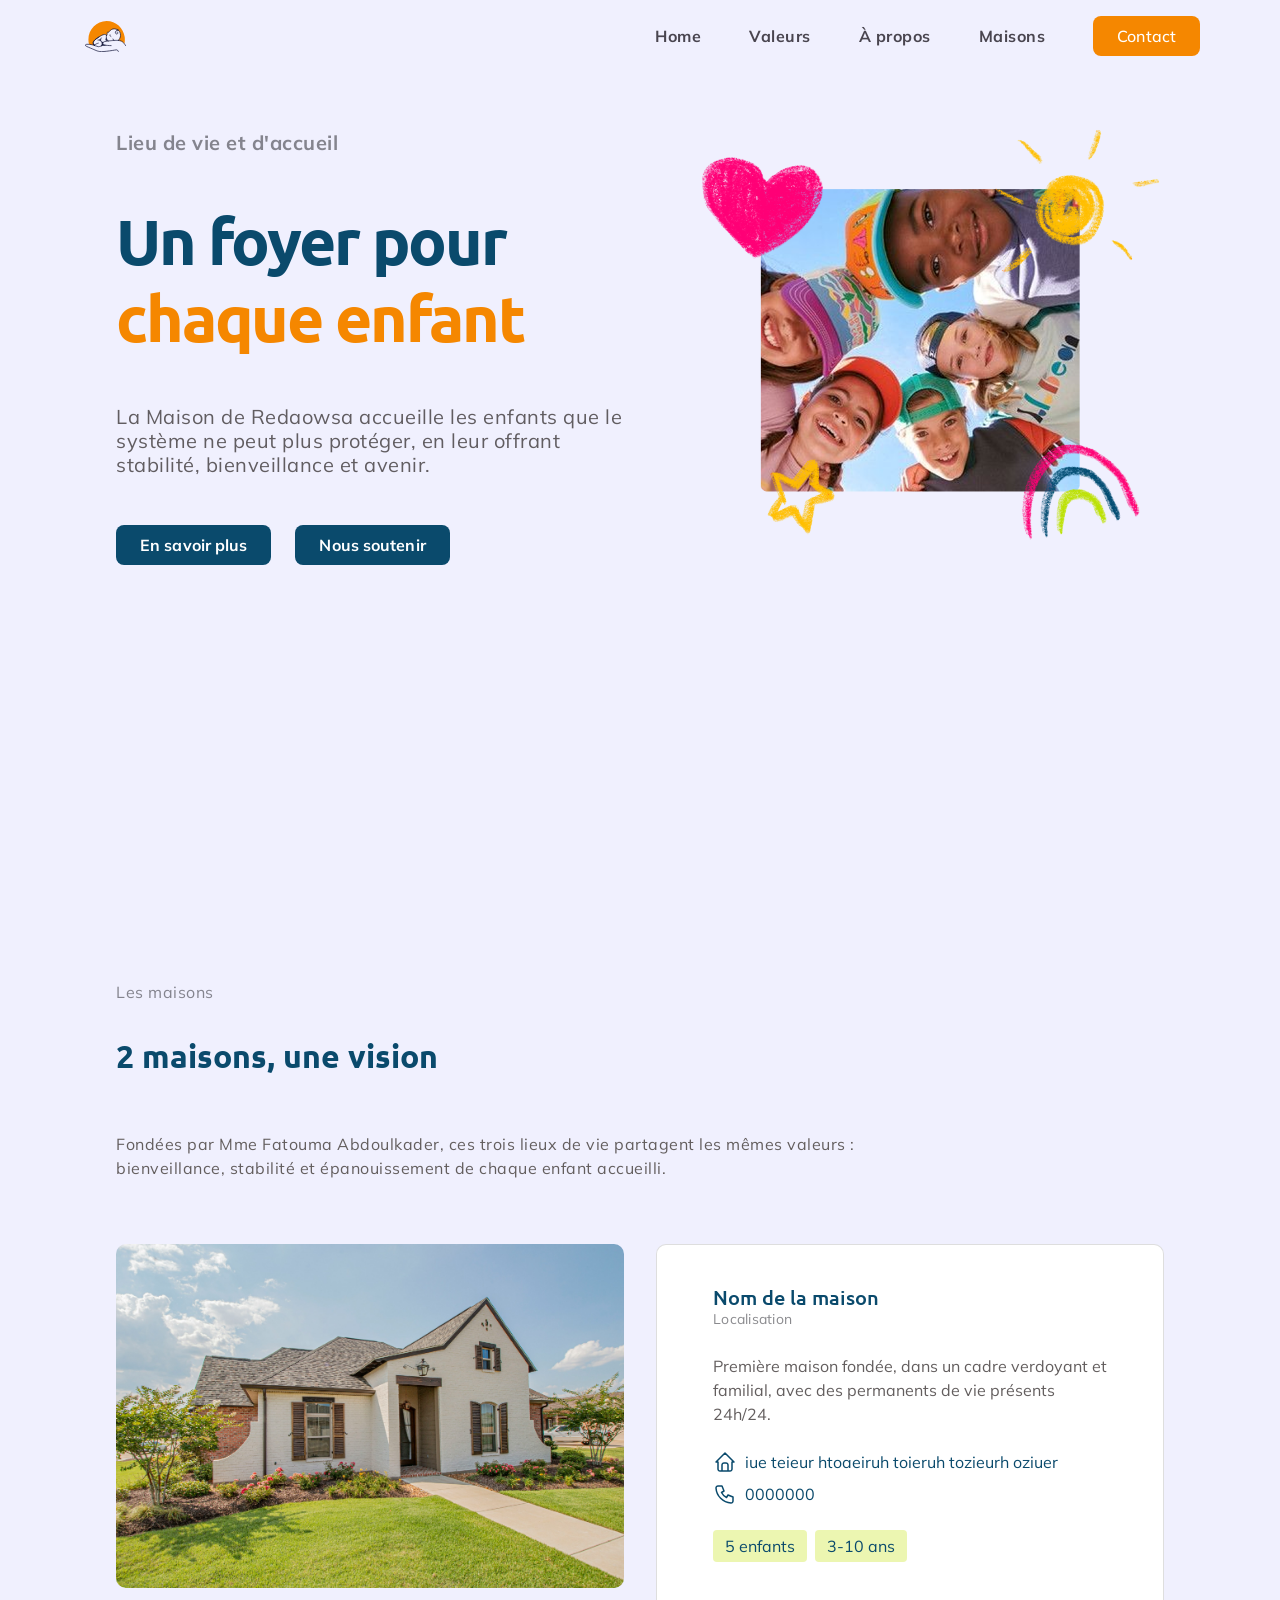
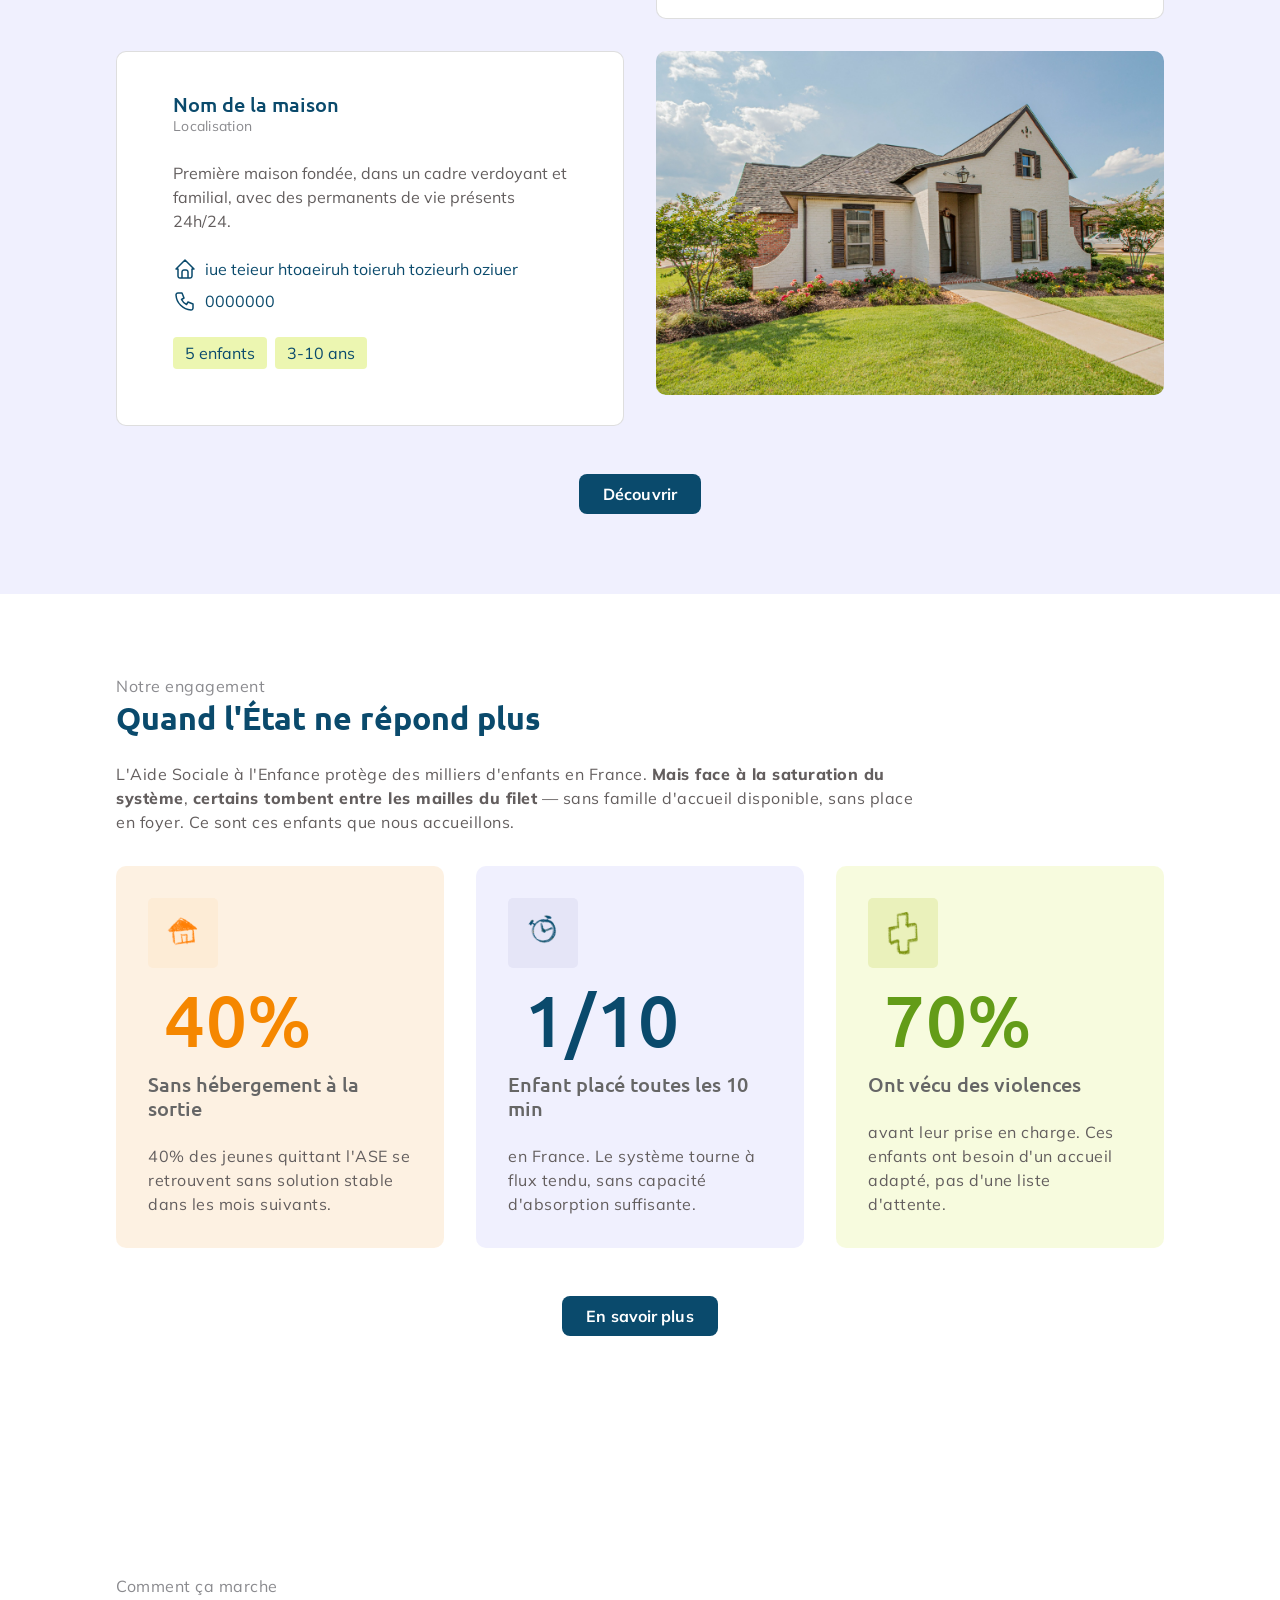
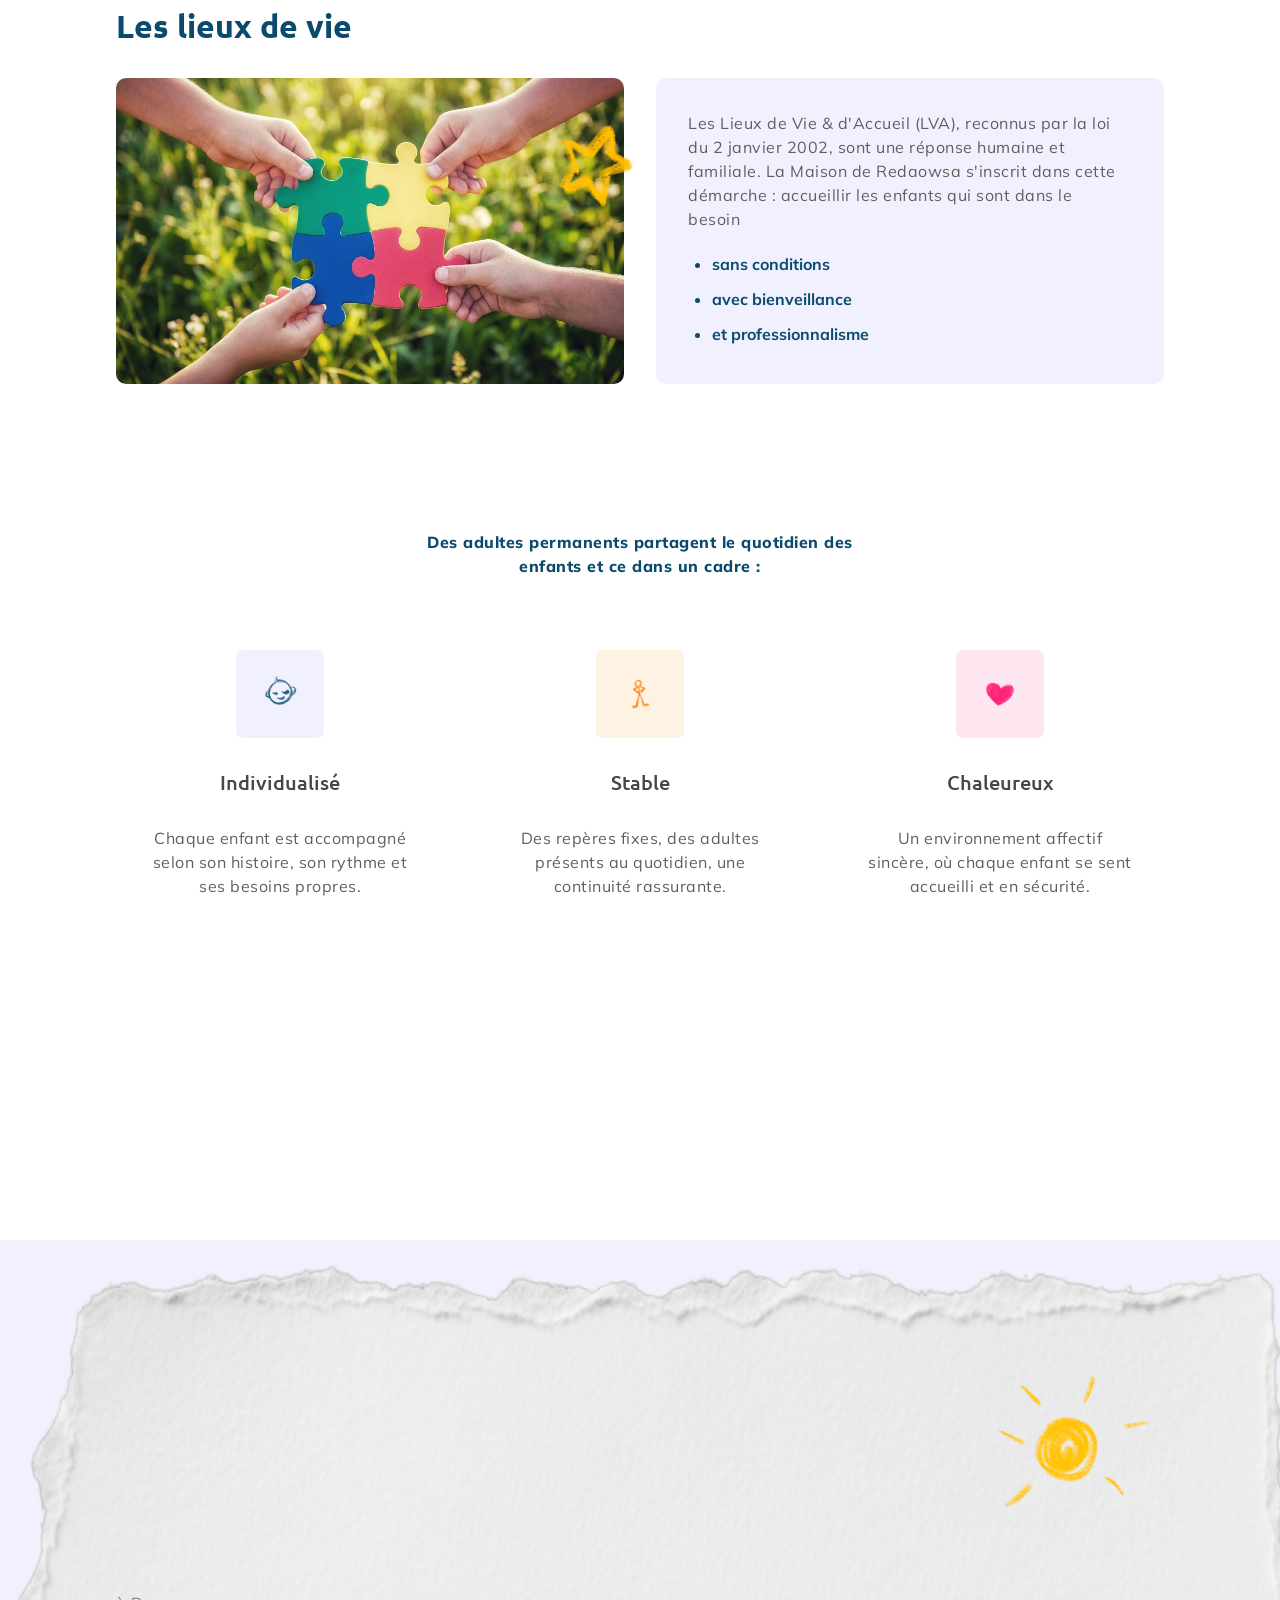
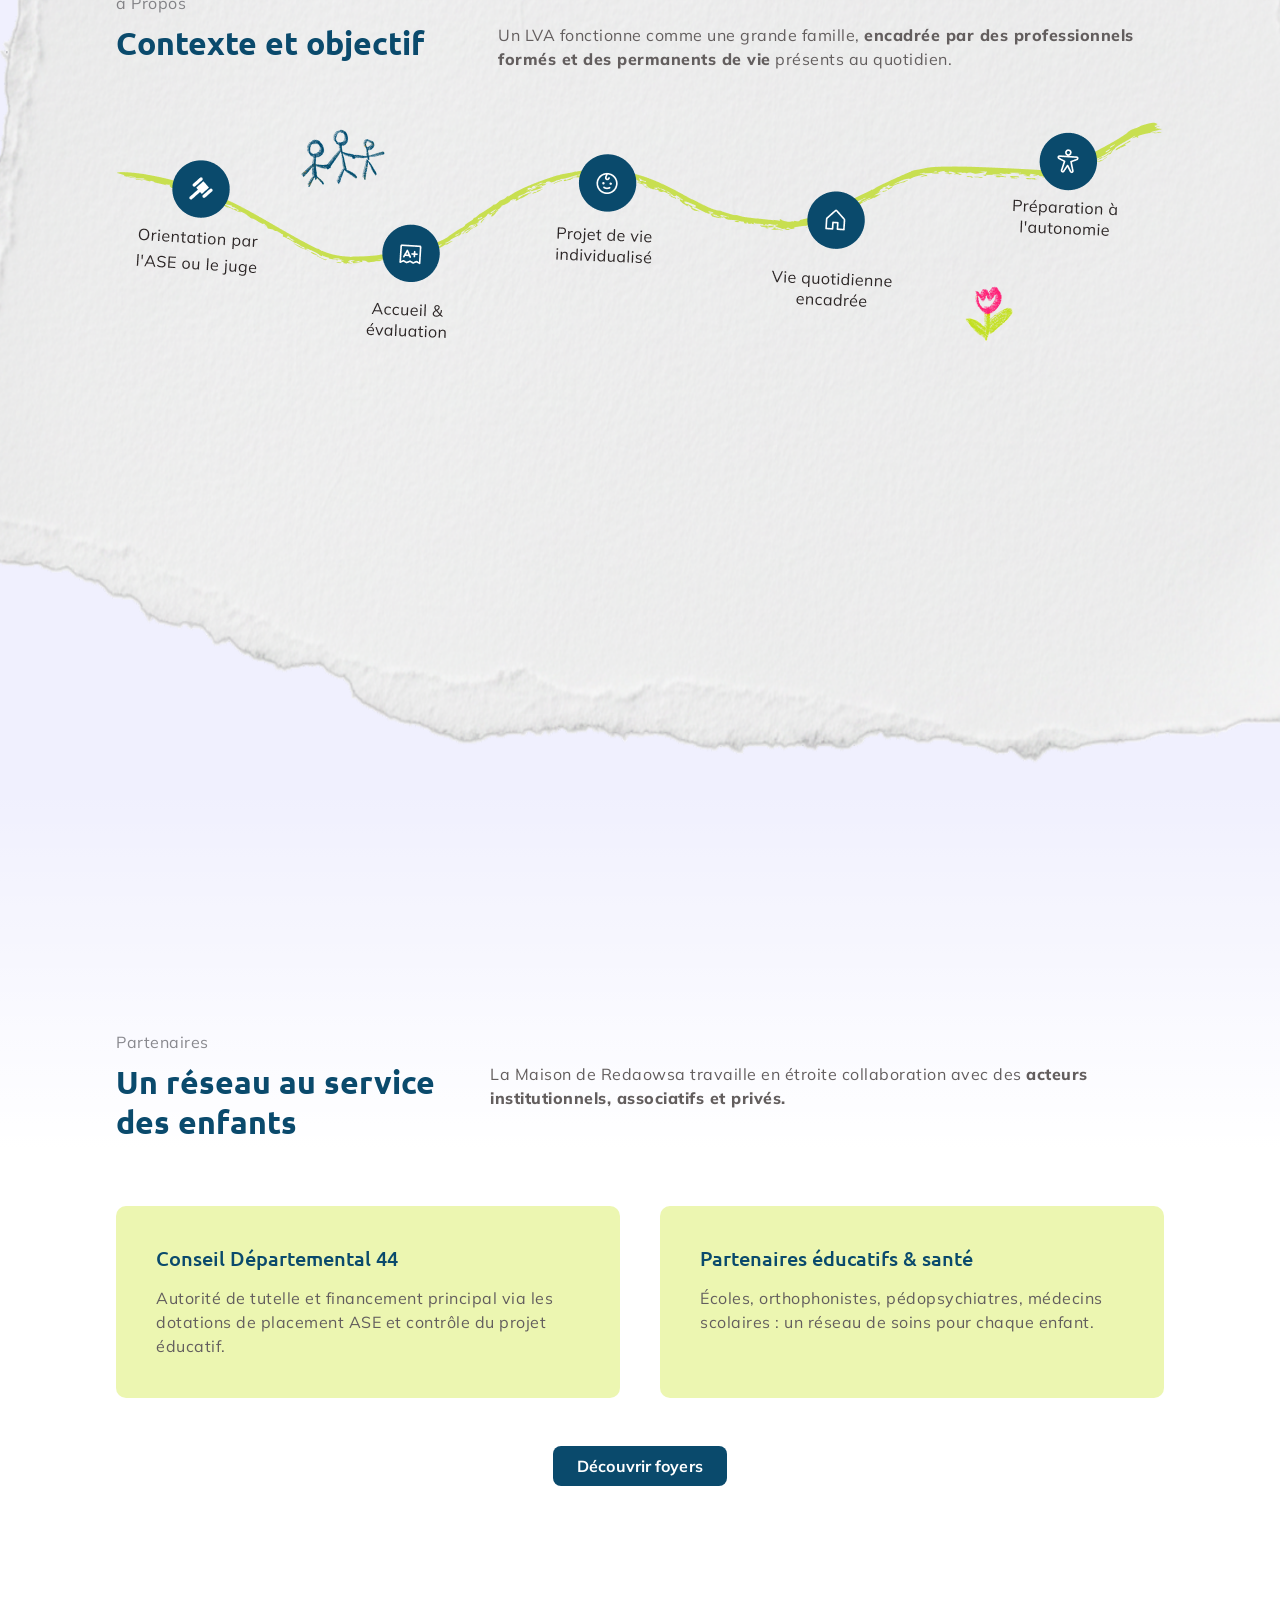
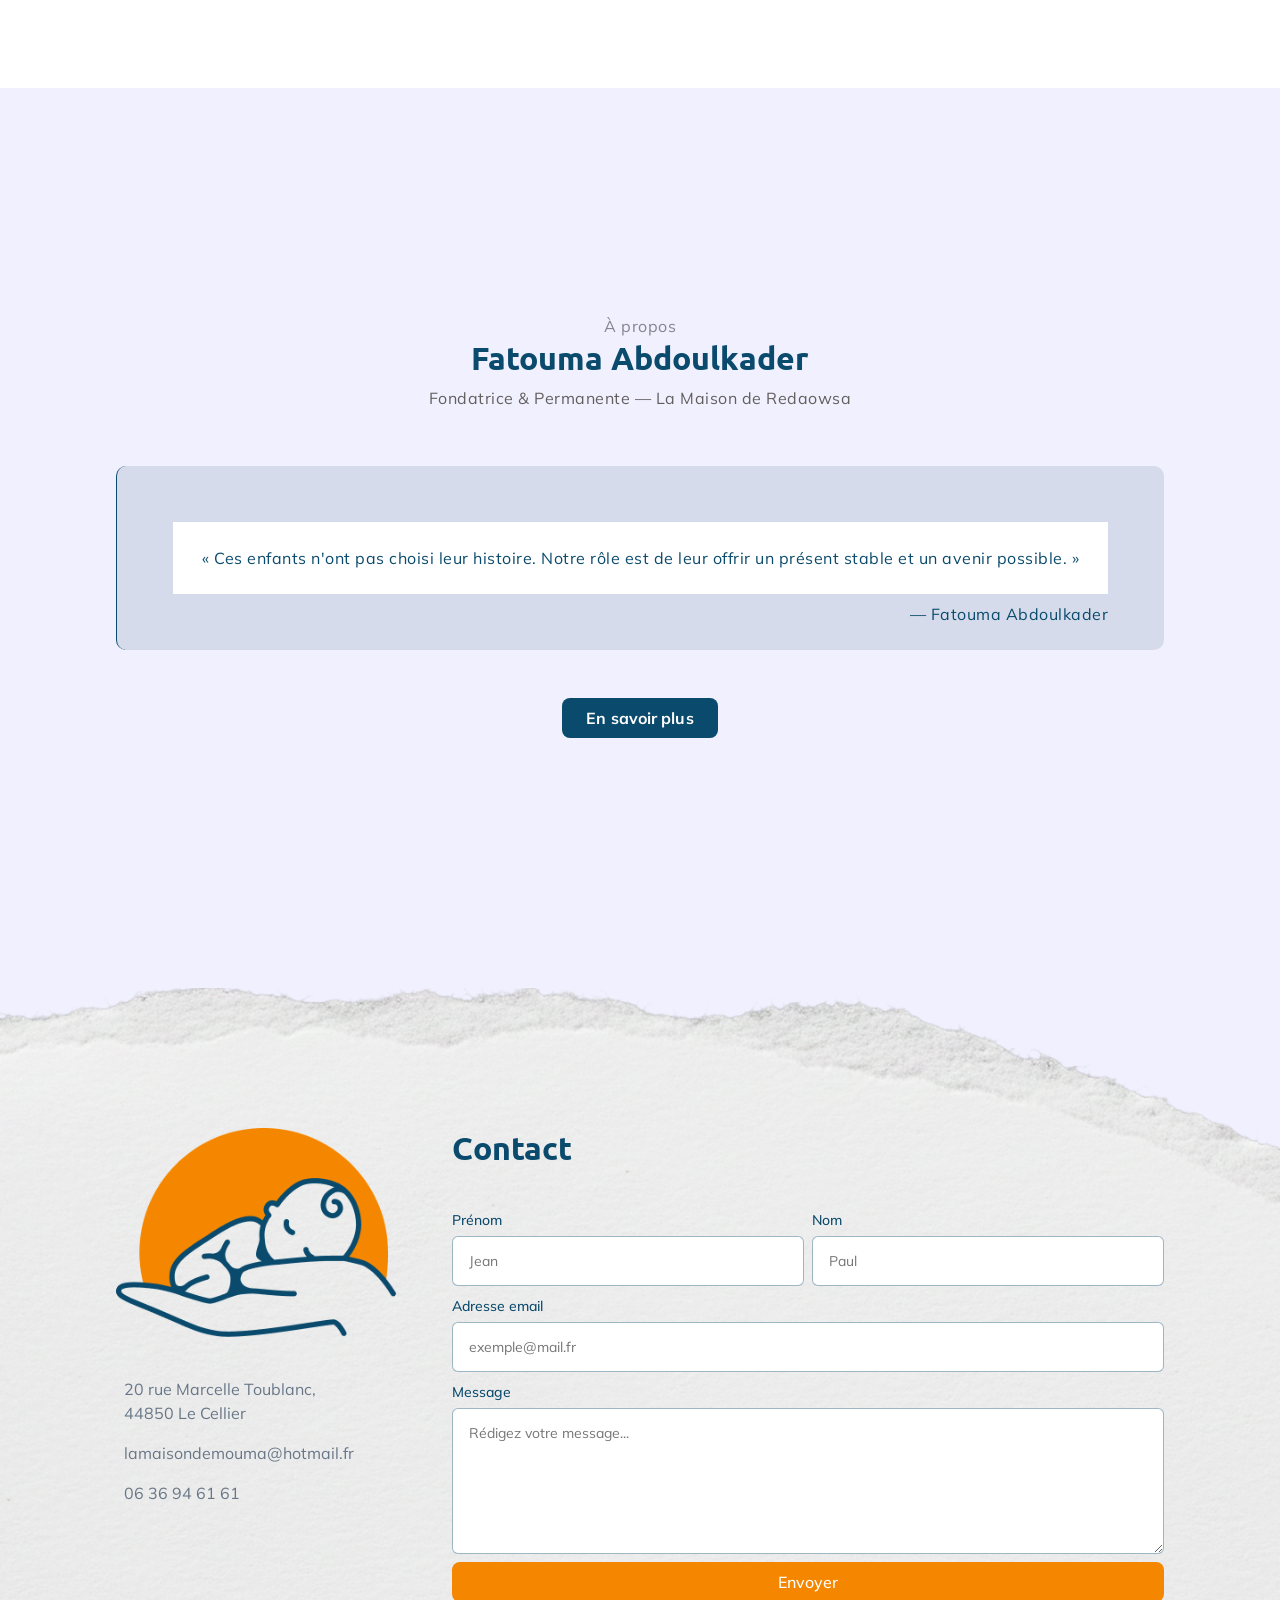
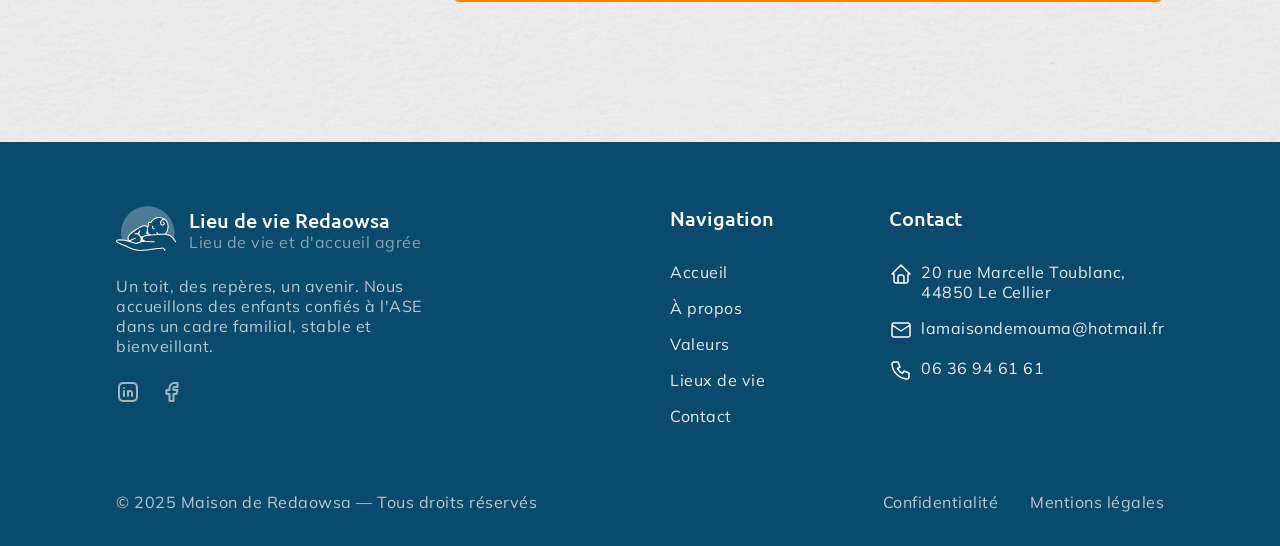
==== index.html @ fde9321f "Rename Index.html to index.html" ====
<!DOCTYPE html>
<html lang="fr">
<head>
  <meta charset="UTF-8">
  <meta name="viewport" content="width=device-width, initial-scale=1.0">
  <title>La Maison de Redaowsa — Un toit pour chaque enfant</title>

  <link rel="preconnect" href="https://fonts.googleapis.com">
  <link rel="preconnect" href="https://fonts.gstatic.com" crossorigin>
  <link href="https://fonts.googleapis.com/css2?family=Mulish:ital,wght@0,400;0,500;0,600;0,700;0,800;1,400&family=Stack+Sans+Headline:wght@700&family=Ubuntu:wght@500;700&display=swap" rel="stylesheet">

  <link rel="stylesheet" href="style.css">
  <script>
    window.addEventListener('scroll', () => {
      const navbar = document.querySelector('.navbar');
    
      if (window.scrollY > 50) {
        navbar.classList.add('scrolled');
      } else {
        navbar.classList.remove('scrolled');
      }
    });
    </script>
</head>
<body>


  <script src="js/header.js"></script>
  <app-header></app-header>

  <main>
    <!-- Hero -->
    <section class="hero" id="accueil">
      <div class="hero__inner container">
        <div class="hero__content">
          <p class="eyebrow eyebrow--bold">Lieu de vie et d'accueil</p>
          <h1 class="hero__title">
            Un foyer pour <span class="text-orange">chaque enfant</span>
          </h1>
          <p class="hero__text">
            La Maison de Redaowsa accueille les enfants que le système ne peut plus protéger, en leur offrant stabilité, bienveillance et avenir.
          </p>
          <div class="hero__actions">
            <a href="#apropos" class="btn btn--hero">En savoir plus</a>
            <a href="#contact" class="btn btn--hero">Nous soutenir</a>
          </div>
        </div>
        <div class="hero__visual">
          <img class="hero__photo" src="images/Picture.png" alt="Enfants souriants">
        </div>
      </div>
    </section>

    <!-- 2 maisons -->
    <section class="houses section" id="services">
      <div class="container">
        <div class="section__intro">
          <p class="eyebrow">Les maisons</p>
          <h2>2 maisons, une vision</h2>
          <p class="stats__text">
            Fondées par Mme Fatouma Abdoulkader, ces trois lieux de vie partagent les mêmes valeurs : bienveillance, stabilité et épanouissement de chaque enfant accueilli.
          </p>
        </div>

        <div class="houses__list">
          <article class="house-card house-card--reverse">
            <div class="house-card__image">
              <img src="images/house.jpg" alt="Maison de la source">
            </div>
            <div class="house-card__body">
              <div class="house-card__header">
                <h3>Nom de la maison</h3>
                <p class="house-card__location">Localisation</p>
              </div>
              <p>Première maison fondée, dans un cadre verdoyant et familial, avec des permanents de vie présents 24h/24.</p>
              <div class="house-card__contacts">
                <p><img src="images/tabler-icon-home.svg" alt="" width="24" height="24"> iue teieur htoaeiruh toieruh tozieurh oziuer</p>
                <p><img src="images/tabler-icon-phone.svg" alt="" width="24" height="24"> 0000000</p>
              </div>
              <div class="tags">
                <span class="tag">5 enfants</span>
                <span class="tag">3-10 ans</span>
              </div>
            </div>
          </article>

          <article class="house-card">
            <div class="house-card__body">
              <div class="house-card__header">
                <h3>Nom de la maison</h3>
                <p class="house-card__location">Localisation</p>
              </div>
              <p>Première maison fondée, dans un cadre verdoyant et familial, avec des permanents de vie présents 24h/24.</p>
              <div class="house-card__contacts">
                <p><img src="images/tabler-icon-home.svg" alt="" width="24" height="24"> iue teieur htoaeiruh toieruh tozieurh oziuer</p>
                <p><img src="images/tabler-icon-phone.svg" alt="" width="24" height="24"> 0000000</p>
              </div>
              <div class="tags">
                <span class="tag">5 enfants</span>
                <span class="tag">3-10 ans</span>
              </div>
            </div>
            <div class="house-card__image">
              <img src="images/house.jpg" alt="Foyer de l'horizon">
            </div>
          </article>
        </div>

        <div class="section__cta">
          <a href="#" class="btn btn--primary">Découvrir</a>
        </div>
      </div>
    </section>

    <!-- Stats -->
    <section class="stats section">
      <div class="container">
        <div class="stats__intro">
          <p class="eyebrow">Notre engagement</p>
          <h2>Quand l'État ne répond plus</h2>
          <p class="stats__text">
            L'Aide Sociale à l'Enfance protège des milliers d'enfants en France.
            <strong>Mais face à la saturation du système</strong>, <strong>certains tombent entre les mailles du filet</strong> — sans famille d'accueil disponible, sans place en foyer. Ce sont ces enfants que nous accueillons.
          </p>
        </div>
  
        <div class="stats__grid">
          <article class="stat-card stat-card--peach">
            <div class="stat-card__icon stat-card__icon--peach">
              <img src="images/icon-stat-40.png" alt="">
            </div>
            <p class="stat-card__number stat-card__number--orange">40%</p>
            <h3>Sans hébergement à la sortie</h3>
            <p>40% des jeunes quittant l'ASE se retrouvent sans solution stable dans les mois suivants.</p>
          </article>

          <article class="stat-card stat-card--purple">
            <div class="stat-card__icon stat-card__icon--purple">
              <img src="images/icon-stat-110.png" alt="">
            </div>
            <p class="stat-card__number">1/10</p>
            <h3>Enfant placé toutes les 10 min</h3>
            <p>en France. Le système tourne à flux tendu, sans capacité d'absorption suffisante.</p>
          </article>

          <article class="stat-card stat-card--green">
            <div class="stat-card__icon stat-card__icon--green">
              <img src="images/icon-stat-70.png" alt="">
            </div>
            <p class="stat-card__number stat-card__number--green">70%</p>
            <h3>Ont vécu des violences</h3>
            <p>avant leur prise en charge. Ces enfants ont besoin d'un accueil adapté, pas d'une liste d'attente.</p>
          </article>
        </div>

        <div class="section__cta">
          <a href="#" class="btn btn--primary">En savoir plus</a>
        </div>
      </div>
    </section>

    <!-- Lieux de vie -->
    <section class="places section">
      <div class="container">
        <div class="places__block">
          <p class="eyebrow">Comment ça marche</p>
          <h2>Les lieux de vie</h2>
          <div class="places__row">
            <div class="places__image-wrap">
              <img src="images/puzzle-hands.png" alt="Mains assemblant des pièces de puzzle">
              <img class="places__doodle" src="images/doodle-heart.png" alt="" aria-hidden="true">
            </div>
            <div class="places__content">
              <p>Les Lieux de Vie &amp; d'Accueil (LVA), reconnus par la loi du 2 janvier 2002, sont une réponse humaine et familiale. La Maison de Redaowsa s'inscrit dans cette démarche : accueillir les enfants qui sont dans le besoin</p>
              <ul class="places__list">
                <li>sans conditions</li>
                <li>avec bienveillance</li>
                <li>et professionnalisme</li>
              </ul>
            </div>
          </div>
        </div>

        <div class="values">
          <p class="values__lead">Des adultes permanents partagent le quotidien des enfants et ce dans un cadre :</p>
          <div class="values__grid">
            <article class="value-card">
              <div class="value-card__icon value-card__icon--blue">
                <img src="images/icon-individualise.png" alt="">
              </div>
              <h3>Individualisé</h3>
              <p>Chaque enfant est accompagné selon son histoire, son rythme et ses besoins propres.</p>
            </article>
            <article class="value-card">
              <div class="value-card__icon value-card__icon--orange">
                <img src="images/icon-stable.png" alt="">
              </div>
              <h3>Stable</h3>
              <p>Des repères fixes, des adultes présents au quotidien, une continuité rassurante.</p>
            </article>
            <article class="value-card">
              <div class="value-card__icon value-card__icon--pink">
                <img src="images/icon-chaleureux.png" alt="">
              </div>
              <h3>Chaleureux</h3>
              <p>Un environnement affectif sincère, où chaque enfant se sent accueilli et en sécurité.</p>
            </article>
          </div>
        </div>
      </div>
    </section>

    <!-- Contexte & timeline 
    <section class="timeline section" id="apropos">
      <img class="timeline__paper" alt="" aria-hidden="true">
      <div class="container timeline__inner">
        <div class="timeline__header">
          <p class="eyebrow">à Propos</p>
          <div class="timeline__titles">
            <h2>Contexte et objectif</h2>
            <p>Un LVA fonctionne comme une grande famille, <strong>encadrée par des professionnels formés et des permanents de vie</strong> présents au quotidien.</p>
          </div>
          </div>
  
        <img class="timeline__doodle" src="images/doodle-sun.png" alt="" aria-hidden="true">
        <div>
          <img class="timeline__wave" src="images/path.png" alt="" aria-hidden="true">
        </div>

     

        <div class="section__cta section__cta--left">
          <a href="#" class="btn btn--primary">En savoir plus</a>
        </div>
      </div>
    </section>
    -->

    <section class="timeline section" id="apropos">
      <img class="timeline__paper" src="images/torn-paper.png" alt="" aria-hidden="true">
    
      <div class="container timeline__inner">
        <div class="timeline__header">
          <p class="eyebrow">à Propos</p>
          <div class="timeline__titles">
            <h2>Contexte et objectif</h2>
            <p>Un LVA fonctionne comme une grande famille,
              <strong>encadrée par des professionnels formés et des permanents de vie</strong>
              présents au quotidien.
            </p>
          </div>
        </div>
  
        <img class="timeline__doodle" src="images/doodle-sun.png" alt="" aria-hidden="true">
  
        <div class="timeline__path" aria-hidden="true">
          <img class="timeline__wave" src="images/path.png" alt="">
          </div>
        </div>
        <div class="section__cta">
          <a href="#" class="btn btn--primary">En savoir plus</a>
        </div>
     
      </div>
    </section>

    <!-- Partenaires -->
    <section class="partners section" id="partenaires">
      <div class="container">
        <div class="partners__header">
          <p class="eyebrow">Partenaires</p>
          <div class="partners__titles">
            <h2>Un réseau au service des enfants</h2>
            <p>La Maison de Redaowsa travaille en étroite collaboration avec des <strong>acteurs institutionnels, associatifs et privés.</strong></p>
          </div>
          </div>
  
        <div class="partners__grid">
          <article class="partner-card">
            <h3>Conseil Départemental 44</h3>
            <p>Autorité de tutelle et financement principal via les dotations de placement ASE et contrôle du projet éducatif.</p>
          </article>
          <article class="partner-card">
            <h3>Partenaires éducatifs &amp; santé</h3>
            <p>Écoles, orthophonistes, pédopsychiatres, médecins scolaires : un réseau de soins pour chaque enfant.</p>
        </article>
        </div>

        <div class="section__cta">
          <a href="#" class="btn btn--primary">Découvrir foyers</a>
        </div>
      </div>
    </section>

    <!-- Témoignage -->
    <section class="testimonial section">
      <div class="container">
        <div class="testimonial__header">
          <p class="eyebrow">À propos</p>
          <h2>Fatouma Abdoulkader</h2>
          <p class="testimonial__role">Fondatrice &amp; Permanente — La Maison de Redaowsa</p>
          </div>
  
        <blockquote class="testimonial__quote">
          <p>« Ces enfants n'ont pas choisi leur histoire. Notre rôle est de leur offrir un présent stable et un avenir possible. »</p>
          <footer>— Fatouma Abdoulkader</footer>
        </blockquote>

        <div class="section__cta">
          <a href="#apropos" class="btn btn--primary">En savoir plus</a>
        </div>
      </div>
    </section>

    <!-- Contact 
    <section class="contact section" id="contact">
      <img class="contact__paper" src="images/torn-paper.png" alt="" aria-hidden="true">
      <div class="container contact__inner">
        <div class="contact__illustration">
          <img src="images/logo-contact.png" alt="Illustration mains et enfant">
        </div>
        <div class="contact__form-wrap">
          <h2>Contact</h2>
          <p class="contact__subtitle">Lorem ipsum dolor sit amet consectetur.</p>
          <form class="contact__form" action="#" method="post">
            <label class="field">
              <span>Prénom et Nom</span>
              <input type="text" name="name" placeholder="Votre nom">
            </label>
            <label class="field">
              <span>Adresse email</span>
              <input type="email" name="email" placeholder="votre@email.fr">
            </label>
            <label class="field">
              <span>Message</span>
              <textarea name="message" rows="4" placeholder="Votre message"></textarea>
            </label>
            <button type="submit" class="btn btn--orange btn--full">Envoyer</button>
          </form>
        </div>
      </div>
    </section>

    -->

    <section class="contact section" id="contact">
      <img class="contact__paper" src="images/contact-bg.png" alt="" aria-hidden="true">
      <div class="container contact__inner">
    
        <div class="contact__illustration">
          <img src="images/logo-contact.png" alt="Logo La Maison de Mouma">
          <address class="contact__address">
            <div class="contact__info">
              <i class="ti ti-map-pin" aria-hidden="true"></i>
              <span>20 rue Marcelle Toublanc,<br>44850 Le Cellier</span>
            </div>
            <div class="contact__info">
              <i class="ti ti-mail" aria-hidden="true"></i>
              <a href="mailto:lamaisondemouma@hotmail.fr">lamaisondemouma@hotmail.fr</a>
            </div>
            <div class="contact__info">
              <i class="ti ti-phone" aria-hidden="true"></i>
              <a href="tel:+33636946161">06 36 94 61 61</a>
            </div>
          </address>
          </div>
  
        <div class="contact__form-wrap">
          <h2>Contact</h2>
          <form class="contact__form" action="#" method="post">
            <div class="field-row">
              <label class="field">
                <span>Prénom</span>
                <input type="text" name="firstname" placeholder="Jean">
              </label>
              <label class="field">
                <span>Nom</span>
                <input type="text" name="lastname" placeholder="Paul">
              </label>
            </div>
            <label class="field">
              <span>Adresse email</span>
              <input type="email" name="email" placeholder="exemple@mail.fr">
            </label>
            <label class="field">
              <span>Message</span>
              <textarea name="message" rows="5" placeholder="Rédigez votre message..."></textarea>
            </label>
            <button type="submit" class="btn btn--orange btn--full">Envoyer</button>
          </form>
        </div>
  
      </div>
    </section>
    
    

  </main>
  <footer class="footer">
    <div class="container footer__inner">
      <div class="footer__brand">
        <div class="footer__logo-row">
          <img src="images/logo-footer.svg" alt="" width="61" height="46">
          <div>
            <p class="footer__name">Lieu de vie Redaowsa</p>
            <p class="footer__tagline">Lieu de vie et d'accueil agrée</p>
          </div>
        </div>
        <p class="footer__desc">Un toit, des repères, un avenir. Nous accueillons des enfants confiés à l'ASE dans un cadre familial, stable et bienveillant.</p>
        <div class="footer__social">
          <a href="#" aria-label="LinkedIn"><img src="images/icon-linkedin.svg" alt="" width="24" height="24"></a>
          <a href="#" aria-label="Facebook"><img src="images/icon-facebook.svg" alt="" width="24" height="24"></a>
        </div>
      </div>

      <div class="footer__links">
        <div class="footer__col">
          <h3>Navigation</h3>
          <ul>
            <li><a href="#accueil">Accueil</a></li>
            <li><a href="#apropos">À propos</a></li>
            <li><a href="#services">Valeurs</a></li>
            <li><a href="#services">Lieux de vie</a></li>
            <li><a href="#contact">Contact</a></li>
          </ul>
        </div>
        <div class="footer__col footer__col--contact">
          <h3>Contact</h3>
          <ul>
            <li>
              <img src="images/tabler-icon-home.svg" alt="" width="24" height="24">
              <span>20 rue Marcelle Toublanc,<br>44850 Le Cellier</span>
            </li>
            <li>
              <img src="images/tabler-icon-mail.svg" alt="" width="24" height="24">
              <a href="mailto:lamaisondemouma@hotmail.fr">lamaisondemouma@hotmail.fr</a>
            </li>
            <li>
              <img src="images/tabler-icon-phone.svg" alt="" width="24" height="24">
              <a href="tel:+33636946161">06 36 94 61 61</a>
            </li>
          </ul>
        </div>
      </div>
    </div>
  
    <img class="footer__line" src="images/footer-line.png" alt="" aria-hidden="true">

    <div class="container footer__bottom">
      <p>© 2025 Maison de Redaowsa — Tous droits réservés</p>
      <div class="footer__legal">
        <a href="#">Confidentialité</a>
        <a href="#">Mentions légales</a>
      </div>
    </div>
  </footer>

  <script src="script.js"></script>
</body>
</html>
---- style.css ----
/* Reset */
*,
*::before,
*::after {
  box-sizing: border-box;
  margin: 0;
  padding: 0;
}

html {
  -webkit-text-size-adjust: 100%;
  scroll-behavior: smooth;
}

body {
  min-height: 100vh;
  font-family: var(--font-body);
  font-size: 16px;
  line-height: 1.5;
  color: var(--color-body);
  background: var(--color-bg-lavender);
  -webkit-font-smoothing: antialiased;
}

img,
picture,
video,
canvas,
svg {
  display: block;
  max-width: 100%;
}

input,
button,
textarea,
select {
  font: inherit;
}

a {
  color: inherit;
  text-decoration: none;
}

ul,
ol {
  list-style: none;
}

/* Design tokens from Figma */
:root {
  --color-primary: #0a4a6c;
  --color-hero-title: #0A4A6C;
  --color-orange: #F58700;
  --color-body: #635e5e;
  --color-bg-lavender: #f0f0fe;
  --color-white: #ffffff;
  --color-label-secondary: rgba(60, 60, 67, 0.6);
  --color-content-tertiary: #687787;
  --color-on-surface-variant: #49454f;
  --color-green-stat: #639c18;
  --color-orange-stat: #F58700;
  --color-purple-stat: #0a4a6c;
  --color-tag-bg: rgba(217, 238, 100, 0.5);
  --color-peach-bg: rgba(253, 236, 214, 0.7);
  --color-peach-icon: #fdecd6;
  --color-purple-icon: #e5e5f7;
  --color-green-card-bg: rgba(242, 249, 200, 0.6);
  --color-green-icon: #eaf1bb;
  --color-orange-light: #fef2e3;
  --color-pink-light: #ffe7f2;
  --color-quote-bg: rgba(32, 77, 100, 0.13);
  --color-border: rgba(0, 0, 0, 0.13);
  --color-input-border: rgba(10, 74, 108, 0.4);
  --font-heading: "Ubuntu", system-ui, sans-serif;
  --font-hero: "Ubuntu", system-ui, sans-serif;
  --font-body: "Mulish", system-ui, sans-serif;
  --container-width: 1048px;
  --max-width: 1440px;
  --radius-sm: 8px;
  --radius-md: 10px;
}

/* Typography */
h1,
h2,
h3 {
  font-family: var(--font-heading);
  color: var(--color-primary);
  font-weight: 700;
}

h2 {
  font-size: 32px;
  line-height: 40px;
  letter-spacing: 0;
}

h3 {
  font-size: 20px;
  font-weight: 500;
  line-height: 24px;
}

.eyebrow {
  font-size: 16px;
  line-height: 24px;
  letter-spacing: 0.5px;
  color: var(--color-label-secondary);
}

.eyebrow--bold {
  font-size: 20px;
  font-weight: 700;
}

.text-orange {
  color: var(--color-orange);
}

strong {
  font-weight: 800;
}

/* Layout */
.container {
  width: min(var(--container-width), calc(100% - 48px));
  margin-inline: auto;
}

.section {
  padding-block: 80px;
}

.section__intro {
  display: flex;
  flex-direction: column;
  gap: 32px;
  margin-bottom: 64px;
}

.section__lead {
  max-width: 800px;
  font-size: 20px;
  line-height: 24px;
  letter-spacing: 0.5px;
}

.section__cta {
  display: flex;
  justify-content: center;
  margin-top: 48px;
}

.section__cta--left {
  justify-content: flex-end;
}

/* Buttons */
.btn {
  display: inline-flex;
  align-items: center;
  justify-content: center;
  min-height: 40px;
  padding: 10px 24px;
  border: none;
  border-radius: var(--radius-sm);
  font-family: var(--font-body);
  font-size: 16px;
  font-weight: 700;
  line-height: 20px;
  letter-spacing: 0.1px;
  cursor: pointer;
  transition: opacity 0.2s;
}

.btn:hover {
  opacity: 0.9;
}

.btn--primary {
  background: var(--color-primary);
  color: var(--color-white);
}

.btn--orange {
  background: var(--color-orange);
  color: var(--color-white);
}

.btn--hero {
  background: var(--color-hero-title);
  color: var(--color-white);
}

.btn--full {
  width: 100%;
}

/* Header */
.navbar {
  position: fixed;
  top: 0;
  left: 0;
  width: 100%;
  z-index: 1000;
  padding-bottom: 16px;
  padding-top: 16px;
  background-color: transparent;
  transition: background-color 0.3s ease;
}

.navbar.scrolled {
  background-color: white;
}

.navbar__logo {
  display: flex;
  align-items: center;
  justify-content: center;
  padding: 4.8px;
  background: transparent;
}

.navbar__inner {
  display: flex;
  align-items: center;
  justify-content: space-between;
  width: min(var(--max-width), calc(100% - 160px));
}

.navbar__nav {
  display: flex;
  align-items: center;
  gap: 48px;
}



.navbar__nav a:not(.btn) {
  font-size: 16px;
  font-weight: 700;
  line-height: 16px;
  letter-spacing: 0.5px;
  color: var(--color-on-surface-variant);
}

.navbar__nav a:not(.btn):hover {
  color: var(--color-primary);
}

/* Hero */
.hero {
  position: relative;
  overflow: hidden;
  padding-top: 88px;
  padding-bottom: 120px;
  background: var(--color-white);
  min-height: 100vh;
}

.hero__inner {
  position: relative;
  display: grid;
  grid-template-columns: 522px 1fr;
  gap: 55px;
  align-items: center;
  max-width: 1059px;
}

.hero__content {
  display: flex;
  flex-direction: column;
  gap: 48px;
}

.hero__title {
  font-family: var(--font-hero);
  font-size: clamp(40px, 5vw, 72px);
  font-weight: 700;
  line-height: 1.2;
  letter-spacing: -2.16px;
  color: var(--color-hero-title);
}

.hero__text {
  font-size: 20px;
  line-height: 24px;
  letter-spacing: 0.5px;
  color: rgba(44, 38, 38, 0.73);
  max-width: 522px;
}

.hero__actions {
  display: flex;
  flex-wrap: wrap;
  gap: 24px;
}

.hero__visual {
  position: relative;
}

.hero__photo {
  width: 100%;
  max-width: 482px;
  height: 520px;
  object-fit: cover;
  border-radius: var(--radius-md);
  margin-left: auto;
}

.hero {
  background-color: #F0F0FE;
  background-image: url("images/background-image.png");
  background-repeat: no-repeat;
  background-position: center bottom;
  background-size: cover;
}

/* Houses */
.houses {
  background: var(--color-bg-lavender);
}

.houses__list {
  display: flex;
  flex-direction: column;
  gap: 32px;
}

.house-card {
  display: grid;
  grid-template-columns: 1fr 1fr;
  gap: 32px;
  align-items: stretch;
}

.house-card--reverse .house-card__image {
  order: -1;
}

.house-card__image img {
  width: 100%;
  height: 344px;
  object-fit: cover;
  border-radius: var(--radius-md);
}

.house-card__body {
  display: flex;
  flex-direction: column;
  gap: 24px;
  padding: 40px 56px 56px;
  background: var(--color-white);
  border: 1px solid var(--color-border);
  border-radius: var(--radius-md);
}

.house-card__location {
  font-size: 14px;
  color: var(--color-label-secondary);
  letter-spacing: 0.25px;
}

.house-card__contacts {
  display: flex;
  flex-direction: column;
  gap: 8px;
}

.house-card__contacts p {
  display: flex;
  align-items: center;
  gap: 8px;
  color: var(--color-primary);
  font-size: 16px;
  line-height: 20px;
}

.tags {
  display: flex;
  flex-wrap: wrap;
  gap: 8px;
}

.tag {
  display: inline-flex;
  align-items: center;
  padding: 4px 12px;
  background: var(--color-tag-bg);
  border-radius: 4px;
  font-size: 16px;
  color: var(--color-primary);
}

/* Stats */
.stats {
  background: var(--color-white);
  min-height: 100vh;
  padding-top: 80px;
}

.stats__intro {
  max-width: 1060px;
  margin-inline: auto;
  margin-bottom: 32px;
}

.stats__text {
  max-width: 800px;
  font-size: 16px;
  line-height: 24px;
  letter-spacing: 0.5px;
  margin-top: 24px;
}

.stats__grid {
  display: grid;
  grid-template-columns: repeat(3, 1fr);
  gap: 32px;
  margin-top: 32px;
}

.stat-card {
  display: flex;
  flex-direction: column;
  gap: 24px;
  padding: 32px;
  border-radius: var(--radius-md);
}

.stat-card--peach {
  background: var(--color-peach-bg);
}

.stat-card--purple {
  background: var(--color-bg-lavender);
}

.stat-card--green {
  background: var(--color-green-card-bg);
}

.stat-card__icon {
  display: flex;
  align-items: center;
  justify-content: center;
  width: 70px;
  height: 70px;
  border-radius: 5px;
}

.stat-card__icon img {
  max-height: 55px;
  width: auto;
  object-fit: contain;
}

.stat-card__icon--peach {
  background: var(--color-peach-icon);
}

.stat-card__icon--purple {
  background: var(--color-purple-icon);
}

.stat-card__icon--green {
  background: var(--color-green-icon);
}

.stat-card__number {
  padding: 16px;
  font-family: var(--font-heading);
  font-size: 72px;
  font-weight: 500;
  line-height: 1.2;
  letter-spacing: -2.16px;
  color: var(--color-primary);
}

.stat-card__number--orange {
  color: var(--color-orange-stat);
  font-size: 72px;
}

.stat-card__number--green {
  color: var(--color-green-stat);
  font-size: 72px;

}


.stat-card h3 {
  color: #666;
  font-weight: 500;
  
}

.stat-card p {
  line-height: 24px;
  letter-spacing: 0.5px;
}

/* Places & values */
.places {
  background: var(--color-white);
}

.places__block {
  margin-bottom: 146px;
}

.places__block h2 {
  margin: 8px 0 32px;
  max-width: 326px;
}

.places__row {
  display: grid;
  grid-template-columns: 1fr 1fr;
  gap: 32px;
  align-items: center;
}

.places__image-wrap {
  position: relative;
}

.places__image-wrap > img:first-child {
  width: 100%;
  height: 306px;
  object-fit: cover;
  border-radius: var(--radius-md);
}

.places__doodle {
  position: absolute;
  width: 100px;
  top: 20px;
  right: -20px;
  pointer-events: none;
}

.places__content {
  display: flex;
  flex-direction: column;
  gap: 16px;
  padding: 32px 40px 32px 32px;
  background: var(--color-bg-lavender);
  border-radius: var(--radius-md);
  min-height: 306px;
  justify-content: center;
}

.places__content p {
  font-size: 16px;
  line-height: 24px;
  letter-spacing: 0.5px;
}

.places__list {
  padding-left: 24px;
}

.places__list li {
  list-style: disc;
  color: var(--color-primary);
  font-weight: 700;
  line-height: 35px;
}

.values {
min-height: 70vh;
}

.values__lead {
  text-align: center;
  font-weight: 800;
  color: var(--color-primary);
  max-width: 492px;
  margin: 0 auto 32px;
  line-height: 24px;
  letter-spacing: 0.5px;
}

.values__grid {
  display: grid;
  grid-template-columns: repeat(3, 1fr);
  gap: 32px;
}

.value-card {
  display: flex;
  flex-direction: column;
  align-items: center;
  gap: 32px;
  padding: 40px 32px 32px;
  text-align: center;
}

.value-card__icon {
  display: flex;
  align-items: center;
  justify-content: center;
  width: 88px;
  height: 88px;
  border-radius: 7px;
}

.value-card__icon img {
  max-height: 55px;
  width: auto;
}

.value-card__icon--blue {
  background: var(--color-bg-lavender);
}

.value-card__icon--orange {
  background: var(--color-orange-light);
}

.value-card__icon--pink {
  background: var(--color-pink-light);
}

.value-card h3 {
  color: var(--color-on-surface-variant);
  font-weight: 500;
}

.value-card p {
  font-size: 16px;
  line-height: 24px;
  letter-spacing: 0.5px;
}

/* Timeline 

.timeline {
  position: relative;
  background-image: url("images/torn-paper.png");
  background-repeat: no-repeat;
  background-position: center top;
  background-size: contain;
}

.timeline__paper {
  background-repeat: no-repeat;
  background-position: center top;
  background-size: contain;
  min-height: 420px; 
}

.timeline__inner {
  position: relative;
  z-index: 1;
}

*/


.timeline {
  position: relative;
  min-height: 100vh;
}

.timeline__paper {
  position: absolute;
  inset: 0;
  width: 100%;
  height: 100%;
  object-fit: fill;
  object-position: center;
  z-index: 0;
  pointer-events: none;
}

.timeline__inner {
  display: flex;
  position: relative;
  z-index: 1;
  min-height: 100vh;
  justify-content: center; /* horizontal center */
  align-items: center;   
  flex-direction: column;

}

.timeline__wave {
  width: 100%;
}

.timeline__header {
  margin-bottom: 48px;
}

.timeline__titles {
  display: grid;
  grid-template-columns: 326px 1fr;
  gap: 56px;
  align-items: start;
  margin-top: 8px;
}

.timeline__titles p {
  font-size: 16px;
  line-height: 24px;
  letter-spacing: 0.5px;
}

.timeline__doodle {
  position: absolute;
  width: 180px;
  top: 0;
  right: 0;
  pointer-events: none;
}

/* Partners */
.partners {
  background: linear-gradient(to bottom, transparent, var(--color-white) 40%, var(--color-white));
  padding-top: 120px;
  min-height: 100vh;
  display: flex;
  flex-direction: column;
  justify-content: center;
}

.partners__header {
  margin-bottom: 64px;
}

.partners__titles {
  display: grid;
  grid-template-columns: 326px 1fr;
  gap: 48px;
  margin-top: 8px;
}

.partners__titles p {
  font-size: 16px;
  line-height: 24px;
  letter-spacing: 0.5px;
}

.partners__grid {
  display: grid;
  grid-template-columns: 1fr 1fr;
  gap: 40px;
}

.partner-card {
  padding: 40px;
  background: var(--color-tag-bg);
  border-radius: var(--radius-md);
}

.partner-card h3 {
  margin-bottom: 16px;
}

.partner-card p {
  font-size: 16px;
  line-height: 24px;
  letter-spacing: 0.5px;
}

/* Testimonial */
.testimonial {
  background: var(--color-bg-lavender);
  padding-block: 56px 80px;
  min-height: 100vh;
  justify-content: center;
  display: flex;
  flex-direction: column;

}

.testimonial__header {
  text-align: center;
  margin-bottom: 56px;
}

.testimonial__role {
  margin-top: 8px;
  font-size: 16px;
  line-height: 24px;
  letter-spacing: 0.5px;
}

.testimonial__quote {
  background: var(--color-quote-bg);
  border-left: 1px solid var(--color-primary);
  border-radius: var(--radius-md);
  padding: 56px 56px 24px;
}

.testimonial__quote p {
  background: var(--color-white);
  padding: 24px;
  text-align: center;
  font-size: 16px;
  line-height: 24px;
  color: var(--color-primary);
  letter-spacing: 0.5px;
  margin-bottom: 8px;
}

.testimonial__quote footer {
  text-align: right;
  font-size: 16px;
  color: var(--color-primary);
  letter-spacing: 0.5px;
}

/* Contact 
.contact {
  position: relative;
  overflow: hidden;
  background: var(--color-bg-lavender);
  padding-block: 100px;
}

.contact__paper {
  position: absolute;
  top: 0;
  left: 50%;
  transform: translateX(-50%) rotate(-175deg);
  width: 140%;
  max-width: none;
  pointer-events: none;
  opacity: 0.9;
}

.contact__inner {
  position: relative;
  display: grid;
  grid-template-columns: 1fr 1fr;
  gap: 56px;
  align-items: center;
}

.contact__illustration img {
  width: min(100%, 400px);
  margin-inline: auto;
}

.contact__form-wrap h2 {
  margin-bottom: 8px;
}

.contact__subtitle {
  font-size: 20px;
  color: #2c2626;
  margin-bottom: 40px;
  letter-spacing: 0.5px;
}

.contact__form {
  display: flex;
  flex-direction: column;
  gap: 8px;
}

.field {
  display: flex;
  flex-direction: column;
  gap: 4px;
}

.field span {
  font-size: 14px;
  font-weight: 500;
  color: var(--color-primary);
  line-height: 24px;
}

.field input,
.field textarea {
  width: 100%;
  padding: 12px 16px;
  background: var(--color-white);
  border: 1px solid var(--color-input-border);
  border-radius: 30px;
  color: var(--color-body);
  outline: none;
}

.field input::placeholder,
.field textarea::placeholder {
  color: var(--color-content-tertiary);
  font-size: 14px;
}

.field textarea {
  border-radius: 20px;
  resize: vertical;
  min-height: 120px;
}

.contact__form .btn {
  margin-top: 16px;
  font-weight: 500;
}
*/

/* ── Contact section ── */
.contact {
  position: relative;
}

.contact__paper {
  position: absolute;
  inset: 0;
  width: 100%;
  height: 100%;
  object-fit: fill;
  z-index: 0;
  pointer-events: none;
}

.contact__inner {
  position: relative;
  z-index: 1;
  display: flex;
  align-items: flex-start;
  gap: 56px;
  padding-top: 60px;
  padding-bottom: 60px;
}

/* LEFT column */
.contact__illustration {
  flex: 0 0 auto;
  display: flex;
  flex-direction: column;
  align-items: flex-start;
  gap: 40px;
}

.contact__illustration img {
  max-width: 280px;
}

.contact__address {
  font-style: normal;
  display: flex;
  flex-direction: column;
  gap: 16px;
}

.contact__info {
  display: flex;
  align-items: flex-start;
  gap: 8px;
  color: #687787;
  font-size: 16px;
  line-height: 1.5;
}

.contact__info i {
  font-size: 20px;
  color: #0A4A6C;
  margin-top: 2px;
  flex-shrink: 0;
}

.contact__info a {
  color: #687787;
  text-decoration: none;
}

.contact__info a:hover {
  color: #0A4A6C;
}

/* RIGHT column */
.contact__form-wrap {
  flex: 1;
  display: flex;
  flex-direction: column;
  gap: 40px;
}

.contact__form-wrap h2 {
  margin: 0;
}

.contact__form {
  display: flex;
  flex-direction: column;
  gap: 8px;
}

/* Two fields side by side */
.field-row {
  display: flex;
  gap: 8px;
}

.field-row .field {
  flex: 1;
}

/* Individual field */
.field {
  display: flex;
  flex-direction: column;
  gap: 4px;
}

.field span {
  color: #0A4A6C;
  font-size: 14px;
  font-weight: 500;
  line-height: 24px;
}

.field input,
.field textarea {
  width: 100%;
  background: white;
  border: 1px solid rgba(10, 74, 108, 0.40);
  border-radius: 6px;
  padding: 12px 16px;
  font-size: 14px;
  color: #687787;
  font-family: inherit;
  line-height: 24px;
  box-sizing: border-box;
  transition: border-color 0.2s;
}

.field input:focus,
.field textarea:focus {
  outline: none;
  border-color: #0A4A6C;
}

.field textarea {
  resize: vertical;
  min-height: 120px;
}

/* Submit button */
.btn--orange {
  background: #F58700;
  color: white;
  border: none;
  border-radius: 8px;
  padding: 10px 24px;
  font-size: 16px;
  font-weight: 500;
  cursor: pointer;
  transition: opacity 0.2s;
}

.btn--orange:hover {
  opacity: 0.9;
}

.btn--full {
  width: 100%;
}

/* Responsive */
@media (max-width: 768px) {
  .contact__inner {
    flex-direction: column;
    gap: 32px;
  }

  .contact__illustration img {
    max-width: 180px;
  }

  .field-row {
    flex-direction: column;
  }
}

/* Footer */
.footer {
  background: var(--color-primary);
  color: var(--color-white);
  padding: 64px 0 32px;
}

.footer__inner {
  display: flex;
  justify-content: space-between;
  gap: 48px;
  margin-bottom: 32px;
}

.footer__brand {
  max-width: 312px;
  display: flex;
  flex-direction: column;
  gap: 24px;
}

.footer__logo-row {
  display: flex;
  gap: 12px;
  align-items: flex-end;
}

.footer__name {
  font-family: var(--font-heading);
  font-size: 20px;
  font-weight: 500;
  line-height: 24px;
}

.footer__tagline {
  font-size: 16px;
  color: rgba(255, 255, 255, 0.5);
  line-height: 20px;
  letter-spacing: 0.5px;
}

.footer__desc {
  font-size: 16px;
  line-height: 20px;
  color: rgba(255, 255, 255, 0.7);
  letter-spacing: 0.5px;
}

.footer__social {
  display: flex;
  gap: 20px;
}

.footer__links {
  display: flex;
  gap: 115px;
}

.footer__col h3 {
  color: var(--color-white);
  font-size: 20px;
  font-weight: 500;
  margin-bottom: 32px;
}

.footer__col ul {
  display: flex;
  flex-direction: column;
  gap: 16px;
}

.footer__col a,
.footer__col li {
  font-size: 16px;
  line-height: 20px;
  color: rgba(255, 255, 255, 0.9);
  letter-spacing: 0.5px;
}

.footer__col--contact li {
  display: flex;
  align-items: flex-start;
  gap: 8px;
}

.footer__col--contact img {
  flex-shrink: 0;
  filter: brightness(0) invert(1);
}

.footer__line {
  width: 100%;
  margin-bottom: 32px;
  opacity: 0.3;
}

.footer__bottom {
  display: flex;
  justify-content: space-between;
  align-items: center;
  font-size: 16px;
  color: rgba(255, 255, 255, 0.7);
  letter-spacing: 0.5px;
}

.footer__legal {
  display: flex;
  gap: 32px;
}

/* Responsive */
@media (max-width: 1100px) {
  .header__inner {
    width: calc(100% - 48px);
  }

  .header__nav {
    gap: 24px;
  }

  .hero__inner {
    grid-template-columns: 1fr;
    max-width: none;
  }

  .hero__photo {
    max-width: 100%;
    height: auto;
    aspect-ratio: 482 / 457;
    margin-left: 0;
  }

  .house-card,
  .places__row,
  .contact__inner,
  .partners__titles,
  .timeline-section__titles {
    grid-template-columns: 1fr;
  }

  .house-card--reverse .house-card__image {
    order: 0;
  }

  .stats__grid,
  .values__grid,
  .partners__grid {
    grid-template-columns: 1fr;
  }

  .timeline__steps {
    grid-template-columns: 1fr 1fr;
    row-gap: 32px;
  }

  .footer__inner {
    flex-direction: column;
  }

  .footer__links {
    gap: 48px;
  }
}

@media (max-width: 768px) {
  .header__nav a:not(.btn) {
    display: none;
  }

  .hero__doodle {
    display: none;
  }

  .timeline__steps {
    grid-template-columns: 1fr;
  }

  .footer__bottom {
    flex-direction: column;
    gap: 16px;
    text-align: center;
  }

  .footer__links {
    flex-direction: column;
  }
}


/* ── Histoire ── */

.histoire {
  position: relative;
  overflow: hidden;
  background: var(--color-white);
  min-height: 100vh;
  display: flex;
  align-items: center;
  justify-content: center;
}

.histoire__inner {
  display: flex;
  align-items: center;
  gap: 41px;
}

/* LEFT — collage */
.histoire__media {
  flex: 0 0 290px;
  height: 384px;
  border-radius: 12px;
  background: #D9D9D9;
  position: relative;
}

.histoire__media-img {
  position: absolute;
  object-fit: cover;
  border-radius: 8px;
}

/* Each image matches the Figma positioning exactly */
.histoire__media-img--main {
  inset: 0;
  width: 100%;
  height: 100%;
  border-radius: 12px;
}

.histoire__media-img--top-left {
  width: 171px;
  height: 247px;
  left: -78px;
  top: -122px;
}

.histoire__media-img--mid-left {
  width: 97px;
  height: 140px;
  left: -89px;
  top: 27px;
}

.histoire__media-img--bottom-right {
  width: 168px;
  height: 242px;
  left: 202px;
  top: 316px;
}

.histoire__media-img--rotated {
  width: 224px;
  height: 323px;
  left: 244px;
  top: -175px;
  transform: rotate(30deg);
  transform-origin: top left;
}

/* RIGHT — content */
.histoire__content {
  flex: 1;
  display: flex;
  flex-direction: column;
  gap: 24px;
  padding: 0 32px;
}

.histoire__header {
  display: flex;
  flex-direction: column;
  gap: 8px;
}

.histoire__body {
  display: flex;
  flex-direction: column;
  gap: 16px;
}

.histoire__body p {
  color: #635E5E;
  font-size: 20px;
  line-height: 1.6;
  margin: 0;
}

/* Responsive */
@media (max-width: 768px) {
  .histoire__inner {
    flex-direction: column;
  }

  .histoire__media {
    flex: 0 0 auto;
    width: 100%;
    height: 300px;
  }

  /* hide overflow images on mobile, keep only the main */
  .histoire__media-img--top-left,
  .histoire__media-img--mid-left,
  .histoire__media-img--bottom-right,
  .histoire__media-img--rotated {
    display: none;
    overflow: visible;
  }

  .histoire__content {
    padding: 0;
  }
}

/* ── Étapes ── */
.etapes__inner {
  display: flex;
  flex-direction: column;
  align-items: center;
  gap: 32px;
}

.etapes__title {
  text-align: center;
}

.etapes__list {
  list-style: none;
  margin: 0;
  padding: 0;
  display: flex;
  flex-direction: column;
  gap: 0;

  /* Vertical line connecting the steps */
  position: relative;
}

.etapes__list::before {
  content: '';
  position: absolute;
  left: 28px; /* center of the icon */
  top: 28px;
  bottom: 28px;
  width: 2px;
  background: rgba(10, 74, 108, 0.15);
}

/* Single step */
.etape {
  display: flex;
  align-items: flex-start;
  gap: 24px;
  padding: 16px 0;
  position: relative;
}

/* Icon circle */
.etape__icon {
  flex: 0 0 56px;
  width: 56px;
  height: 56px;
  border-radius: 50%;
  background: #0A4A6C;
  color: white;
  display: flex;
  align-items: center;
  justify-content: center;
  font-size: 24px;
  position: relative;
  z-index: 1; /* sits on top of the connecting line */
}

/* Text */
.etape__content {
  display: flex;
  flex-direction: column;
  gap: 8px;
  padding-top: 12px; /* vertically align with icon center */
}

.etape__name {
  color: #0A4A6C;
  font-size: 20px;
  font-weight: 500;
  line-height: 1.4;
  margin: 0;
}

.etape__desc {
  color: #635E5E;
  font-size: 16px;
  line-height: 1.6;
  margin: 0;
  max-width: 680px;
}

/* Responsive */
@media (max-width: 768px) {
  .etapes__list::before {
    left: 24px;
  }

  .etape__icon {
    flex: 0 0 48px;
    width: 48px;
    height: 48px;
    font-size: 20px;
  }
}

/* ── Besoins ── */
.besoins {
  background: #F0F0FE;
}

.besoins__inner {
  display: flex;
  flex-direction: column;
  gap: 32px;
}

.besoins__header {
  display: flex;
  flex-direction: column;
  gap: 8px;
}

.besoins__cards {
  display: grid;
  grid-template-columns: 1fr 1fr;
  gap: 24px;
}

.besoins__cta {
  display: flex;
  justify-content: center;
}

/* Card */
.besoins-card {
  background: white;
  border-radius: 16px;
  border: 1px solid #DEDEDE;
  padding: 40px;
  display: flex;
  flex-direction: column;
  gap: 32px;
}

.besoins-card__title {
  font-size: 20px;
  font-weight: 500;
  color: #635E5E;
  margin: 0;
}

/* List */
.besoins-card__list {
  list-style: none;
  margin: 0;
  padding: 0;
  display: flex;
  flex-direction: column;
}

/* Item */
.besoins-item {
  display: flex;
  align-items: center;
  gap: 24px;
  padding: 12px 0;
  border-bottom: 1px solid rgba(138, 138, 138, 0.25);
}

.besoins-item:last-child {
  border-bottom: none;
}

/* Icon */
.besoins-item__icon {
  flex: 0 0 48px;
  width: 48px;
  height: 48px;
  border-radius: 50%;
  display: flex;
  align-items: center;
  justify-content: center;
  font-size: 20px;
}

.besoins-item__icon--green {
  background: rgba(236, 247, 177, 0.70);
  color: #5F921B;
}

.besoins-item__icon--orange {
  background: rgba(245, 135, 0, 0.16);
  color: #AD3627;
}

/* Text */
.besoins-item__content {
  display: flex;
  flex-direction: column;
  gap: 4px;
}

.besoins-item__label {
  color: #635E5E;
  font-size: 16px;
  font-weight: 400;
  line-height: 1.5;
  margin: 0;
}

.besoins-item__sublabel {
  color: rgba(0, 0, 0, 0.46);
  font-size: 16px;
  font-weight: 300;
  line-height: 1.5;
  margin: 0;
}

/* Note banner */
.besoins-card__note {
  border-radius: 10px;
  padding: 16px;
  font-size: 16px;
  line-height: 1.5;
  margin: 0;
}

.besoins-card__note--green {
  background: rgba(236, 247, 177, 0.70);
  color: #5F921B;
}

.besoins-card__note--orange {
  background: rgba(245, 135, 0, 0.16);
  color: #AD3627;
}

/* Responsive */
@media (max-width: 768px) {
  .besoins__cards {
    grid-template-columns: 1fr;
  }

  .besoins-card {
    padding: 24px;
  }
}

/* ── Offre ── */
.offre {
  background: #F0F0FE;
}

.offre__inner {
  display: flex;
  flex-direction: column;
  gap: 50px;
}

.offre__header {
  display: flex;
  flex-direction: column;
  gap: 16px;
  max-width: 720px;
}

.offre__intro {
  color: #635E5E;
  font-size: 20px;
  line-height: 1.6;
  margin: 0;
}

/* Grid */
.offre__grid {
  display: grid;
  grid-template-columns: 1fr 1fr;
  gap: 32px;
}

/* Card */
.offre-card {
  background: white;
  border-radius: 10px;
  padding: 32px 40px 40px;
  display: flex;
  flex-direction: column;
  gap: 24px;
}

.offre-card__icon {
  width: 70px;
  height: 70px;
  background: #F0F0FE;
  border-radius: 10px;
  display: flex;
  align-items: center;
  justify-content: center;
  font-size: 32px;
  color: #0A4A6C;
  flex-shrink: 0;
}

.offre-card__content {
  display: flex;
  flex-direction: column;
  gap: 8px;
}

.offre-card__title {
  color: #1D1B20;
  font-size: 20px;
  font-weight: 500;
  line-height: 1.4;
  margin: 0;
}

.offre-card__desc {
  color: rgba(0, 0, 0, 0.60);
  font-size: 16px;
  line-height: 1.6;
  margin: 0;
}

/* Responsive */
@media (max-width: 768px) {
  .offre__grid {
    grid-template-columns: 1fr;
  }

  .offre-card {
    padding: 24px;
  }
}

/* ── Fonctionnement ── */

.fonctionnement{
  background: white;
}
.fonctionnement__inner {
  display: flex;
  align-items: center;
  gap: 40px;
}

/* LEFT — text */
.fonctionnement__content {
  flex: 1;
  display: flex;
  flex-direction: column;
  gap: 24px;
  padding: 24px 32px;
}

.fonctionnement__header {
  display: flex;
  flex-direction: column;
  gap: 8px;
}

.fonctionnement__desc {
  color: rgba(44, 38, 38, 0.73);
  font-size: 16px;
  line-height: 1.6;
  margin: 0;
}

/* RIGHT — image collage */
.fonctionnement__media {
  flex: 1;
  height: 456px;
  position: relative;
}

.fonctionnement__media-img {
  position: absolute;
  object-fit: cover;
  border-radius: 10px;
}

.fonctionnement__media-img--main {
  width: 100%;
  height: 100%;
  inset: 0;
}

.fonctionnement__media-img--top {
  width: 224px;
  height: 323px;
  right: -60px;
  top: -42px;
}

.fonctionnement__media-img--bottom {
  width: 146px;
  height: 142px;
  right: -48px;
  bottom: -40px;
}

.fonctionnement__media-img--side {
  width: 279px;
  height: 252px;
  right: -320px;
  top: -80px;
  transform: rotate(-1deg);
}

/* Responsive */
@media (max-width: 768px) {

  .fonctionnement__inner {
    flex-direction: column-reverse;
  }

  .fonctionnement__content {
    padding: 0;
  }

  .fonctionnement__media {
    width: 100%;
    height: 280px;
  }

  .fonctionnement__media-img--top,
  .fonctionnement__media-img--bottom,
  .fonctionnement__media-img--side {
    display: none;
  }
}


/* ── Partenaires ── */

.partenaires {
background: white;
}

.partenaires__inner {
  display: flex;
  flex-direction: column;
  gap: 64px;
}

/* Header */
.partenaires__header {
  display: flex;
  flex-direction: column;
  gap: 16px;
}

.partenaires__header-row {
  display: flex;
  align-items: flex-start;
  gap: 48px;
}

.partenaires__header-row h2 {
  flex: 0 0 326px;
  margin: 0;
}

.partenaires__intro {
  flex: 1;
  color: #2C2626;
  font-size: 16px;
  line-height: 1.6;
  margin: 0;
}

.partenaires__intro strong {
  color: #0A4A6C;
  font-weight: 800;
}

/* Content row */
.partenaires__content {
  display: flex;
  align-items: flex-start;
  gap: 64px;
}

/* LEFT — image */
.partenaires__media {
  flex: 1;
  height: 400px;
  background: rgba(217, 238, 100, 0.50);
  border-radius: 10px;
  position: relative;
  overflow: visible;
}

.partenaires__media-img {
  position: absolute;
  object-fit: contain;
}

.partenaires__media-img--top {
  width: 173px;
  height: 126px;
  left: -56px;
  top: 0;
  transform: rotate(-27deg);
  transform-origin: top left;
}

.partenaires__media-img--bottom {
  width: 85px;
  height: 62px;
  left: -50px;
  top: 130px;
  transform: rotate(-65deg);
  transform-origin: top left;
}

/* RIGHT — cards */
.partenaires__cards {
  flex: 1;
  display: flex;
  flex-direction: column;
  gap: 40px;
}

.partenaires-card {
  background: rgba(217, 238, 100, 0.50);
  border-radius: 10px;
  padding: 40px;
  display: flex;
  flex-direction: column;
  gap: 16px;
}

.partenaires-card__title {
  color: #0A4A6C;
  font-size: 16px;
  font-weight: 800;
  line-height: 1.5;
  margin: 0;
}

.partenaires-card__desc {
  color: #2C2626;
  font-size: 16px;
  line-height: 1.6;
  margin: 0;
}

/* Responsive */
@media (max-width: 768px) {
  .partenaires__header-row {
    flex-direction: column;
    gap: 16px;
  }

  .partenaires__header-row h2 {
    flex: 0 0 auto;
  }

  .partenaires__content {
    flex-direction: column;
    gap: 32px;
  }

  .partenaires__media {
    width: 100%;
    height: 240px;
  }

  .partenaires__media-img--top,
  .partenaires__media-img--bottom {
    display: none;
  }

  .partenaires-card {
    padding: 24px;
  }
}
/* ── Réseau ── */

.reseau {
  background: #ffffff;
}

.reseau__inner {
  display: flex;
  flex-direction: column;
  gap: 40px;
}

.reseau__header {
  display: flex;
  flex-direction: column;
  gap: 8px;
  max-width: 720px;
}

.reseau__intro {
  color: rgba(44, 38, 38, 0.73);
  font-size: 16px;
  line-height: 1.6;
  margin: 0;
}

/* Cards grid */
.reseau__cards {
  display: grid;
  grid-template-columns: 1fr 1fr;
  gap: 24px;
}

.reseau__cta {
  display: flex;
  justify-content: center;
}

/* Card */
.reseau-card {
  border-radius: 16px;
  border: 1px solid rgba(128, 128, 128, 0.55);
  overflow: hidden;
  background: white;
  display: flex;
  flex-direction: column;
}

/* Card header band */
.reseau-card__head {
  padding: 32px 40px 24px;
  border-bottom: 1px solid rgba(222, 222, 222, 0.55);
}

.reseau-card__head--green {
  background: rgba(242, 249, 200, 0.60);
}

.reseau-card__head--orange {
  background: #FDECD6;
}

.reseau-card__title {
  color: #635E5E;
  font-size: 20px;
  font-weight: 500;
  margin: 0;
}

/* List — reuses .besoins-item from besoins section */
.reseau-card__list {
  list-style: none;
  margin: 0;
  padding: 16px 40px 40px;
  display: flex;
  flex-direction: column;
}

/* Responsive */
@media (max-width: 768px) {
  .reseau__cards {
    grid-template-columns: 1fr;
  }

  .reseau-card__head,
  .reseau-card__list {
    padding-left: 24px;
    padding-right: 24px;
  }
}

.qualite__rows {
  display: flex;
  flex-direction: column;
  gap: 40px;
}

.qualite__row {
  display: flex;
  align-items: center;
  gap: 24px;
}

.qualite__row--reverse {
  flex-direction: row-reverse;
}

.qualite__img {
  flex: 0 0 311px; /* fixed width, won't shrink */
  width: 311px;
  height: 310px;
  object-fit: cover;
  border-radius: 10px;
  display: block; /* fixes inline gap issues */
}

.qualite__row--reverse .qualite__img {
  height: 235px;
}

.qualite-card {
  flex: 1; /* takes remaining space */
  min-width: 0; /* prevents overflow */
  background: white;
  border-radius: 10px;
  padding: 32px 32px 40px;
  display: flex;
  flex-direction: column;
  gap: 16px;
}

/* ── Maisons ── */

.maisons {
  padding: 120px 0;
}

.maisons__inner {
  display: flex;
  flex-direction: column;
  gap: 120px;
}

.maison {
  display: flex;
  align-items: center;
  gap: 40px;
}

.maison--reverse {
  flex-direction: row-reverse;
}

/* Content */

.maison__content {
  flex: 1;
  display: flex;
  flex-direction: column;
  gap: 24px;
}

.maison__header {
  display: flex;
  flex-direction: column;
  gap: 8px;
}

.maison__header h2 {
  color: #0A4A6C;
  font-size: 32px;
  font-weight: 700;
  line-height: 1.2;
  margin: 0;
}

/* Tags */

.maison__tags {
  display: flex;
  flex-wrap: wrap;
  gap: 8px;
}

.maison__tag {
  display: flex;
  align-items: center;
  gap: 6px;

  padding: 6px 12px;

  background: rgba(217, 238, 100, 0.5);

  border-radius: 4px;

  color: #0A4A6C;
  font-size: 16px;
}

.maison__tag i {
  font-size: 16px;
}

/* Infos */

.maison__infos {
  display: flex;
  gap: 32px;
}

.maison__info {
  flex: 1;
}

.maison__info h3 {
  color: #0A4A6C;
  font-size: 20px;
  font-weight: 500;
  margin-bottom: 8px;
}

.maison__info p {
  color: #635E5E;
  margin: 0;
  line-height: 1.6;
}

/* Description */

.maison__description {
  display: flex;
  flex-direction: column;
  gap: 8px;
}

.maison__description h3 {
  color: #0A4A6C;
  font-size: 22px;
  margin: 0;
}

.maison__description p {
  color: #635E5E;
  line-height: 1.8;
  margin: 0;
}

/* Image */

.maison__image {
  flex: 1;
}

.maison__image img {
  width: 100%;
  height: 456px;

  object-fit: cover;

  border-radius: 10px;

  display: block;
}

/* Responsive */

@media (max-width: 768px) {

  .maisons {
    padding: 80px 0;
    background: white;
  }

  .maisons__inner {
    gap: 80px;
  }

  .maison,
  .maison--reverse {
    flex-direction: column;
  }

  .maison__infos {
    flex-direction: column;
    gap: 24px;
  }

  .maison__image img {
    height: 320px;
  }

}

/* ── Spécificités ── */

.specificites {
  padding: 120px 0;
  background: white;
}

.specificites__inner {
  display: flex;
  flex-direction: column;
  gap: 64px;
}

/* Header */

.specificites__header {
  display: flex;
  align-items: flex-start;
  gap: 40px;
}

.specificites__title {
  min-width: 280px;
}

.specificites__intro {
  flex: 1;

  color: #635E5E;
  font-size: 16px;
  line-height: 1.7;
  margin: 0;
}

/* Grid */

.specificites__grid {
  display: grid;
  grid-template-columns: repeat(3, 1fr);
  gap: 24px;
}

/* Card */

.specificite-card {
  background: #F0F0FE;

  padding: 32px 24px;

  border-radius: 8px;

  display: flex;
  flex-direction: column;
  gap: 16px;

  transition: transform 0.2s ease;
}

.specificite-card:hover {
  transform: translateY(-4px);
}

.specificite-card i {
  font-size: 28px;
  color: #0A4A6C;
}

.specificite-card h3 {
  margin: 0;

  color: #0A4A6C;
  font-size: 20px;
  font-weight: 500;
}

.specificite-card p {
  margin: 0;

  color: #635E5E;
  line-height: 1.6;
}

/* Responsive */

@media (max-width: 992px) {

  .specificites__grid {
    grid-template-columns: repeat(2, 1fr);
  }

}

@media (max-width: 768px) {

  .specificites {
    padding: 80px 0;
  }

  .specificites__header {
    flex-direction: column;
    gap: 24px;
  }

  .specificites__grid {
    grid-template-columns: 1fr;
  }

}
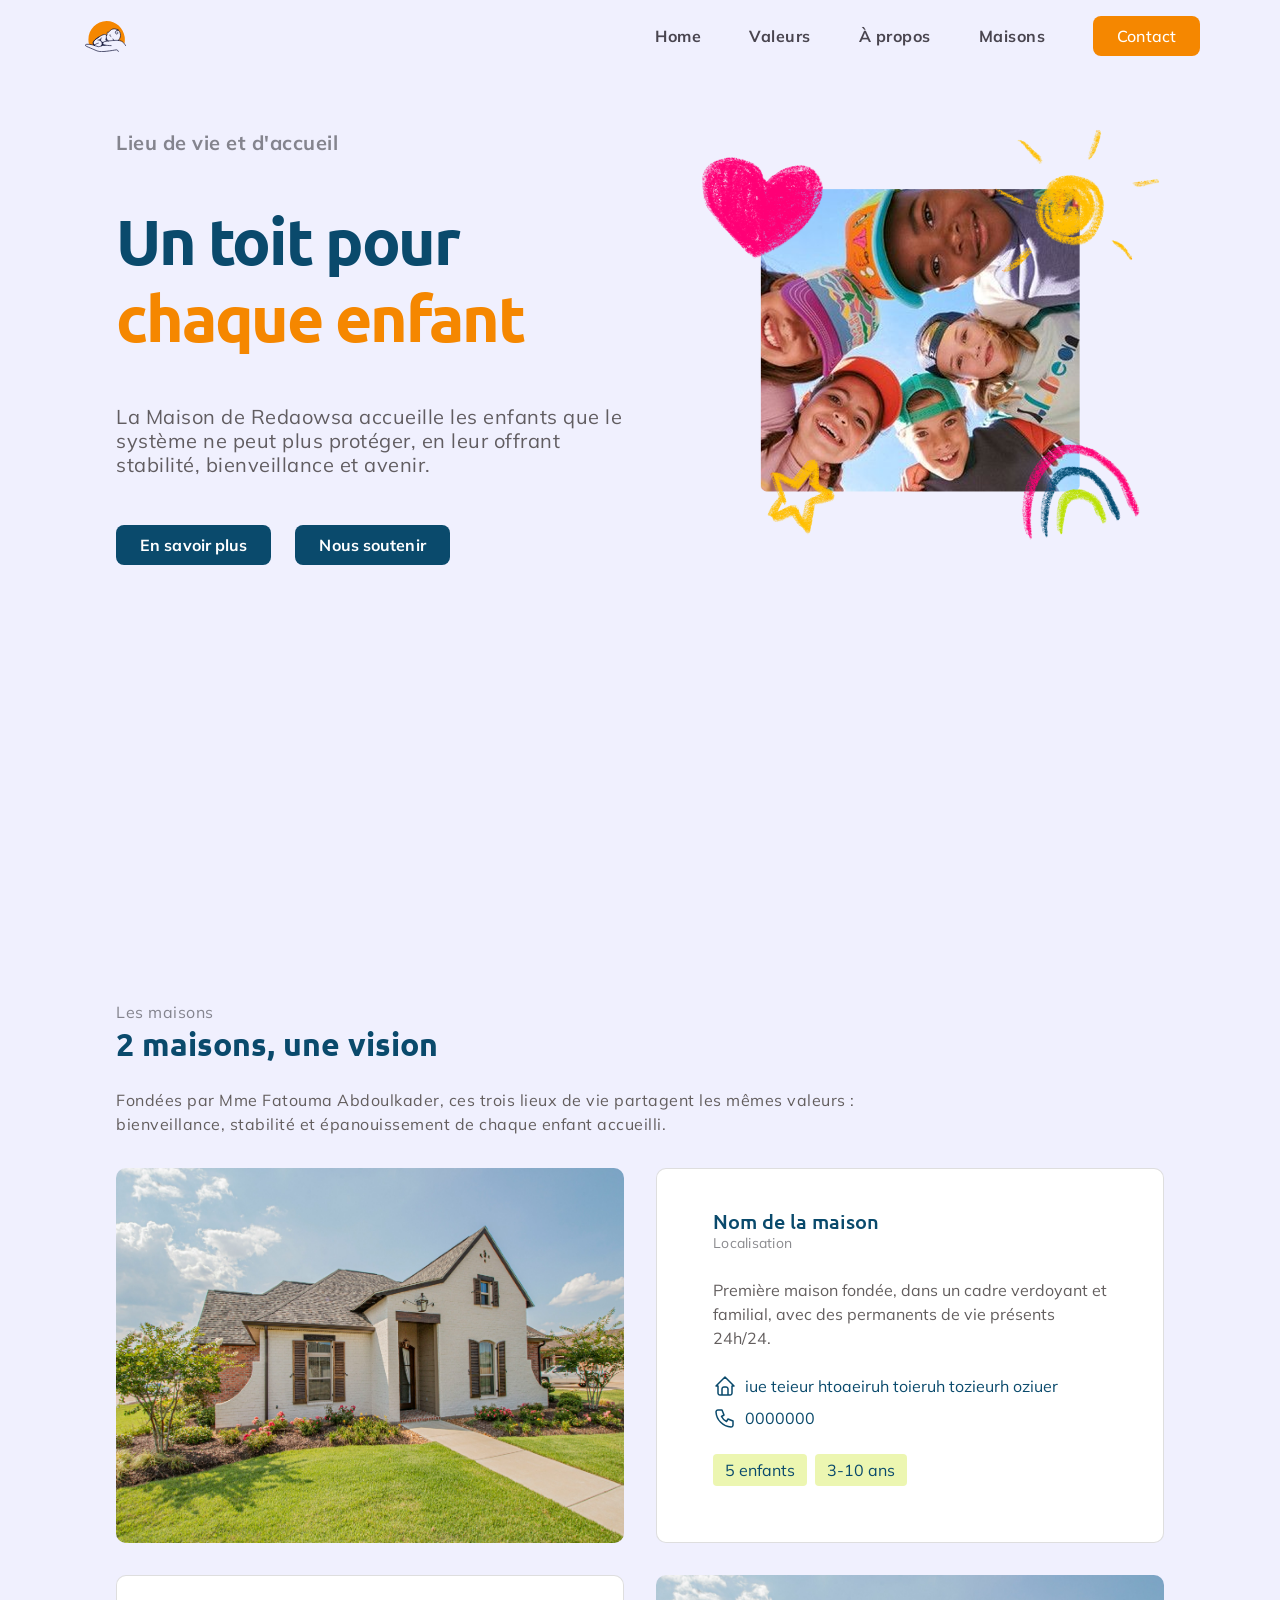
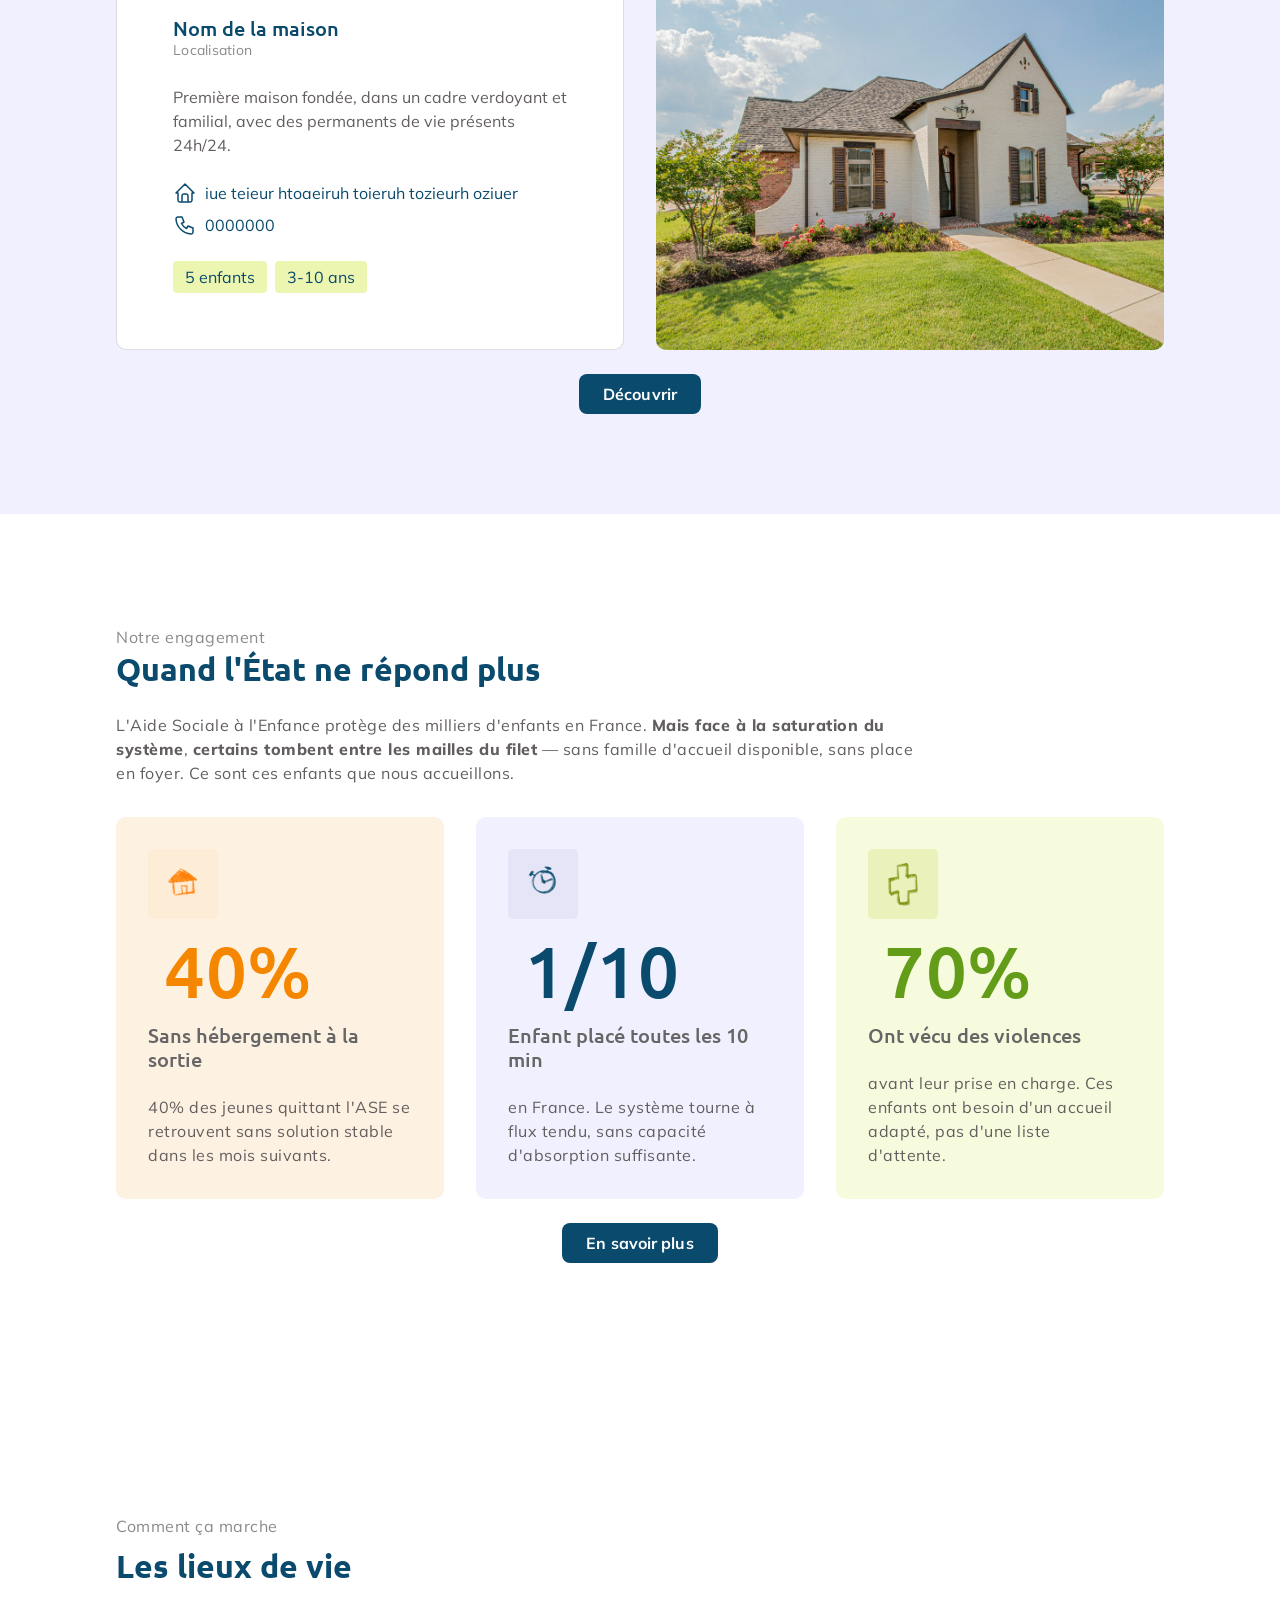
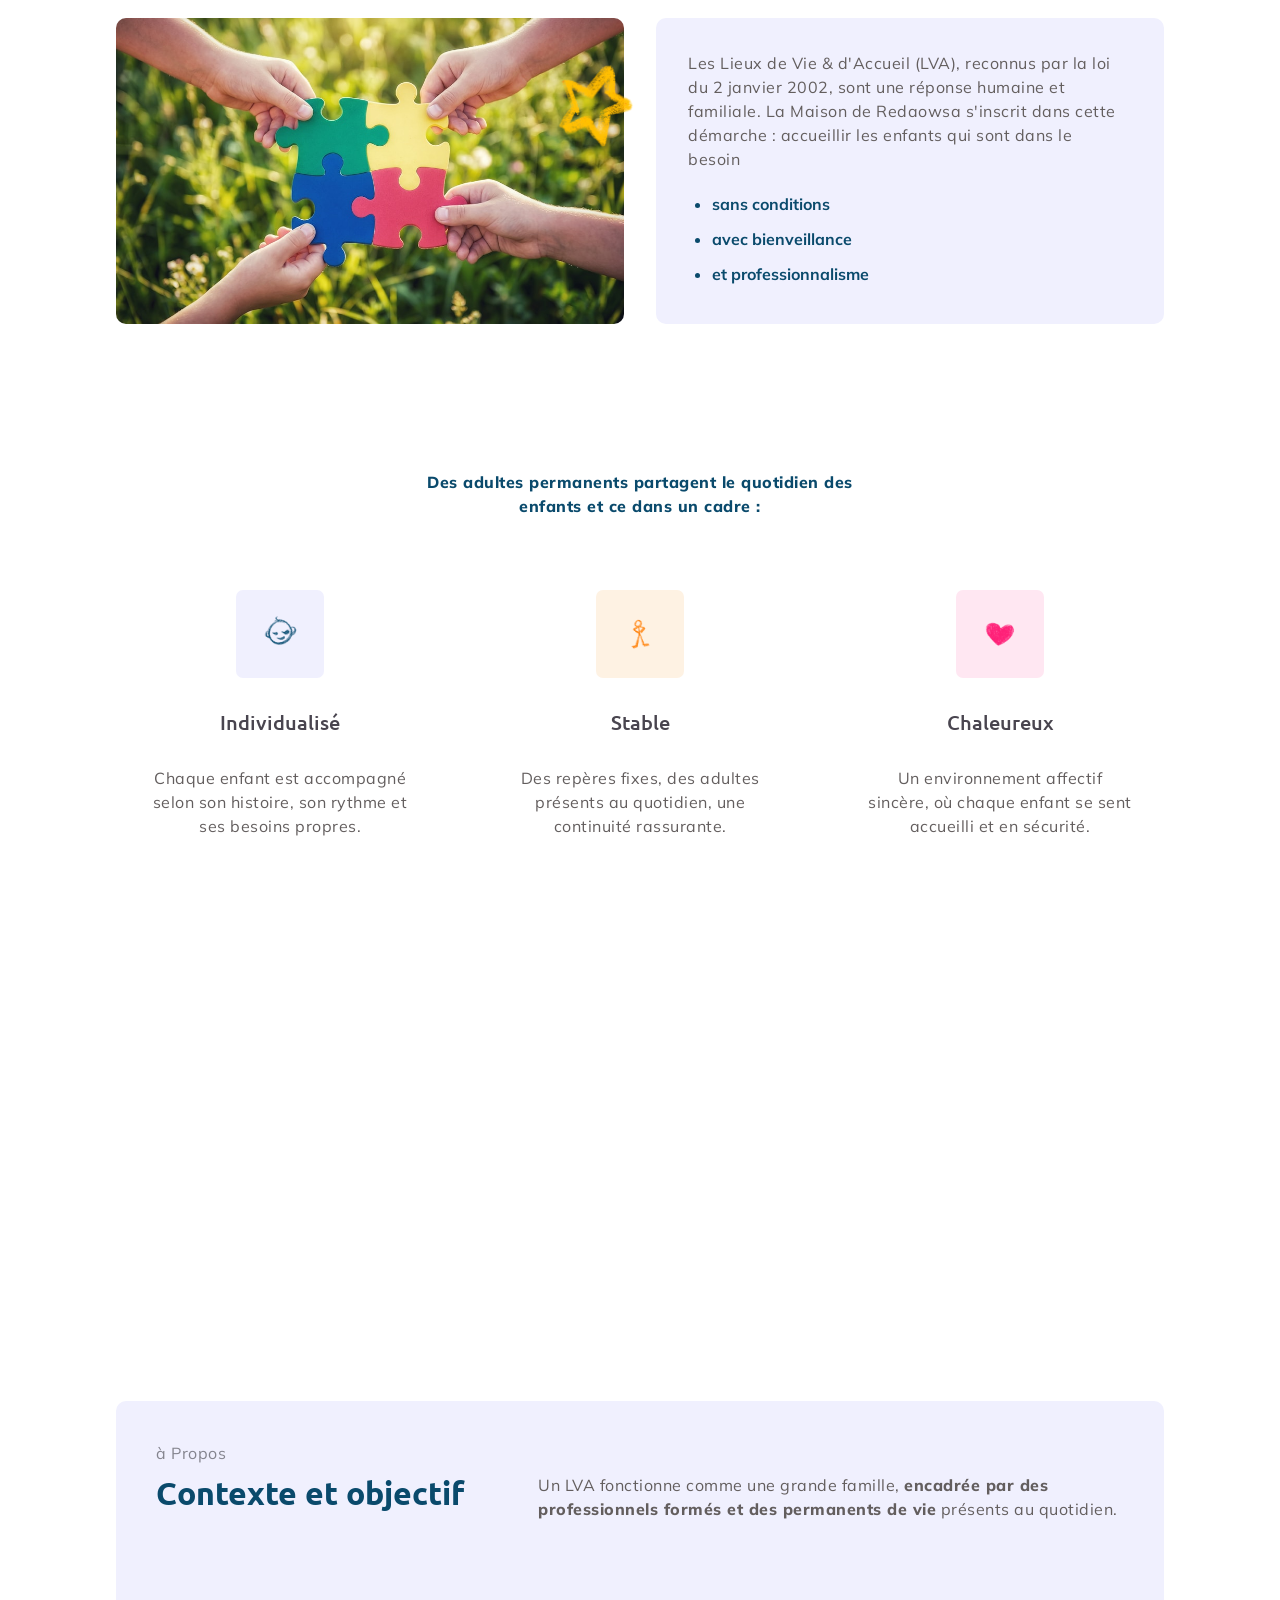
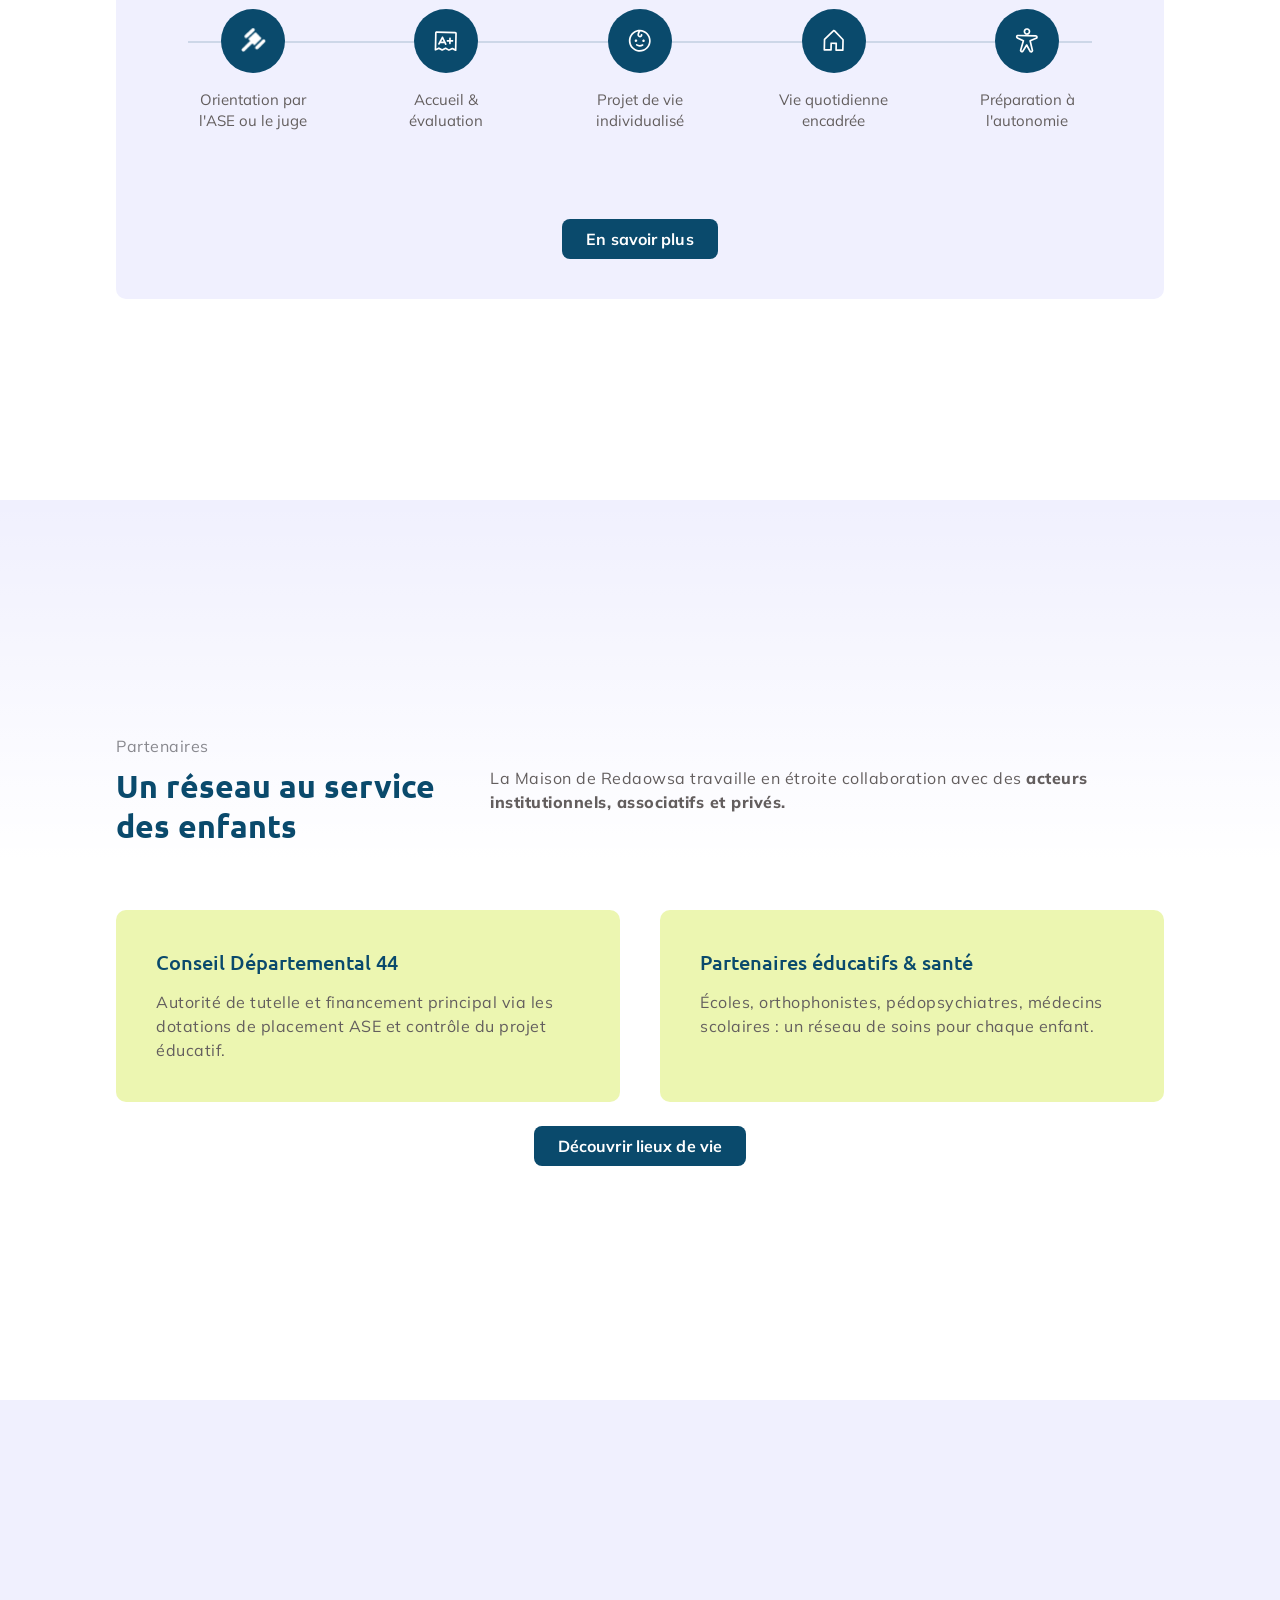
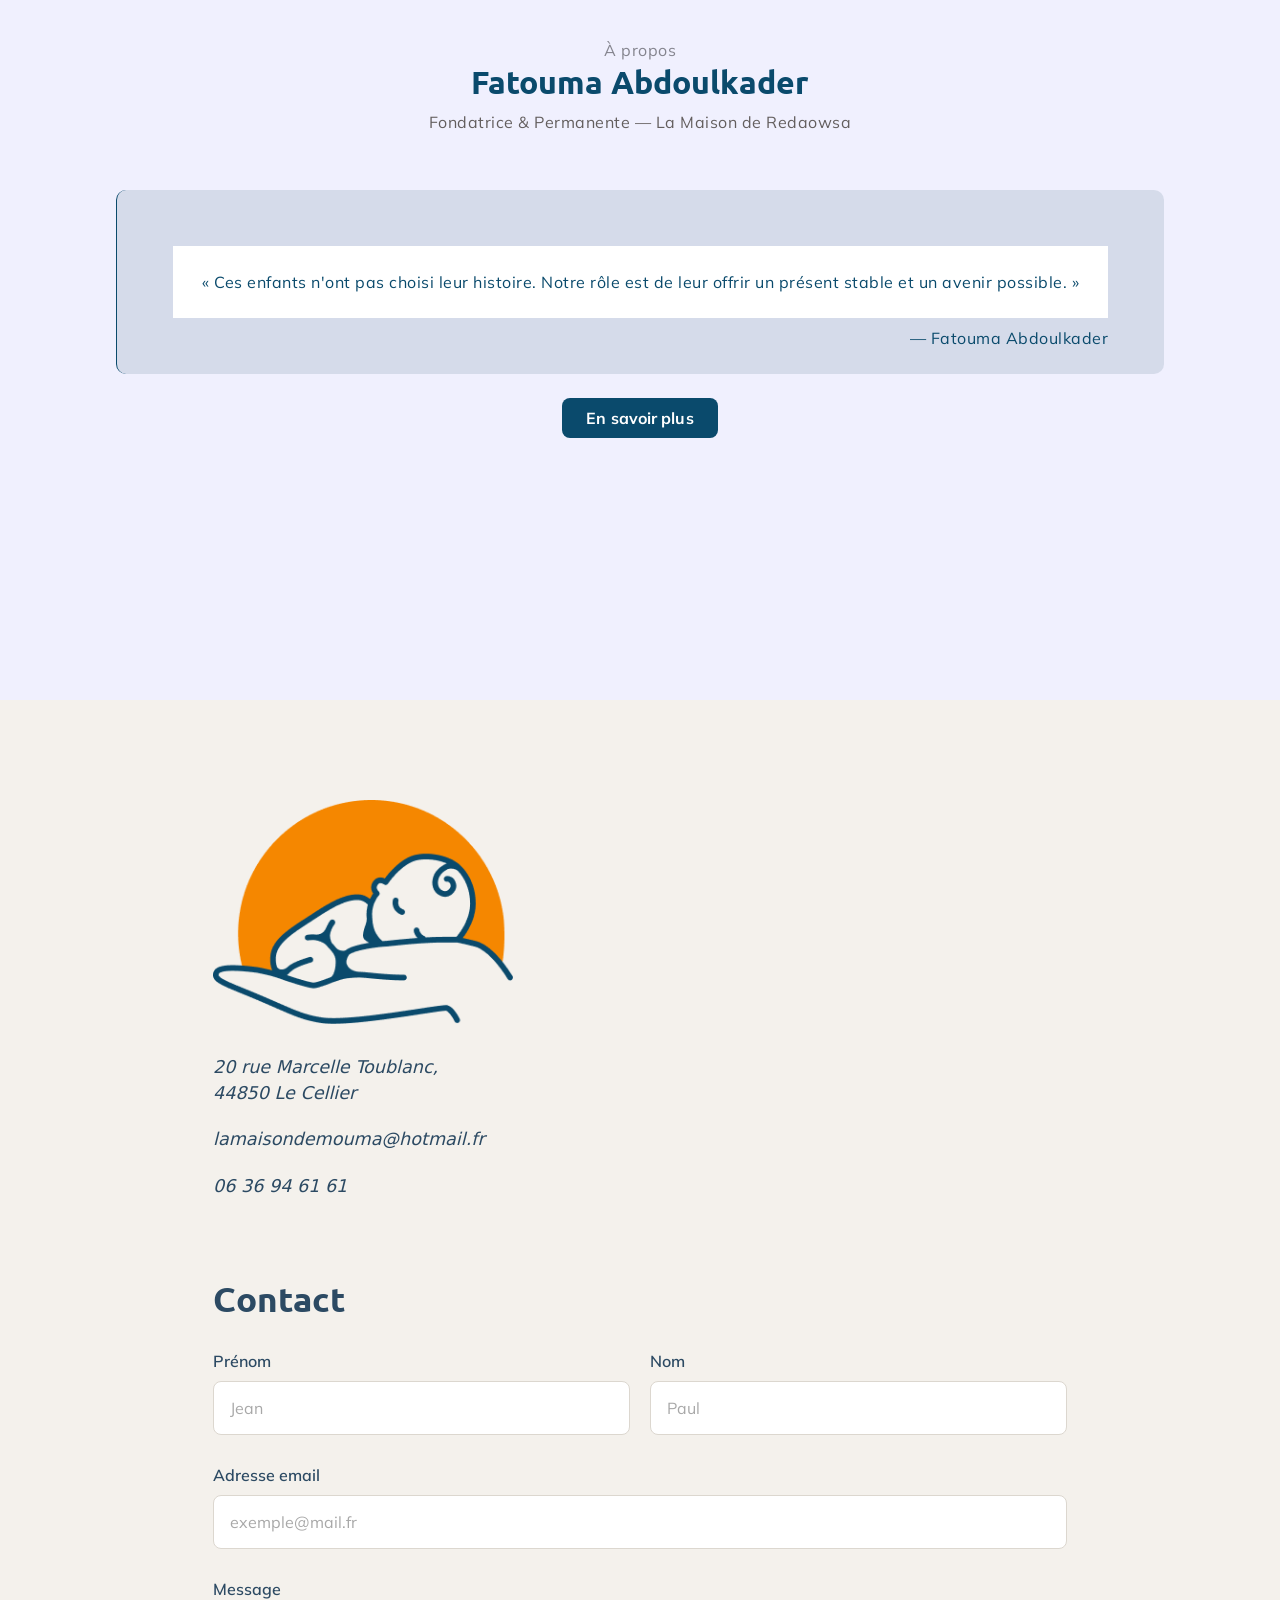
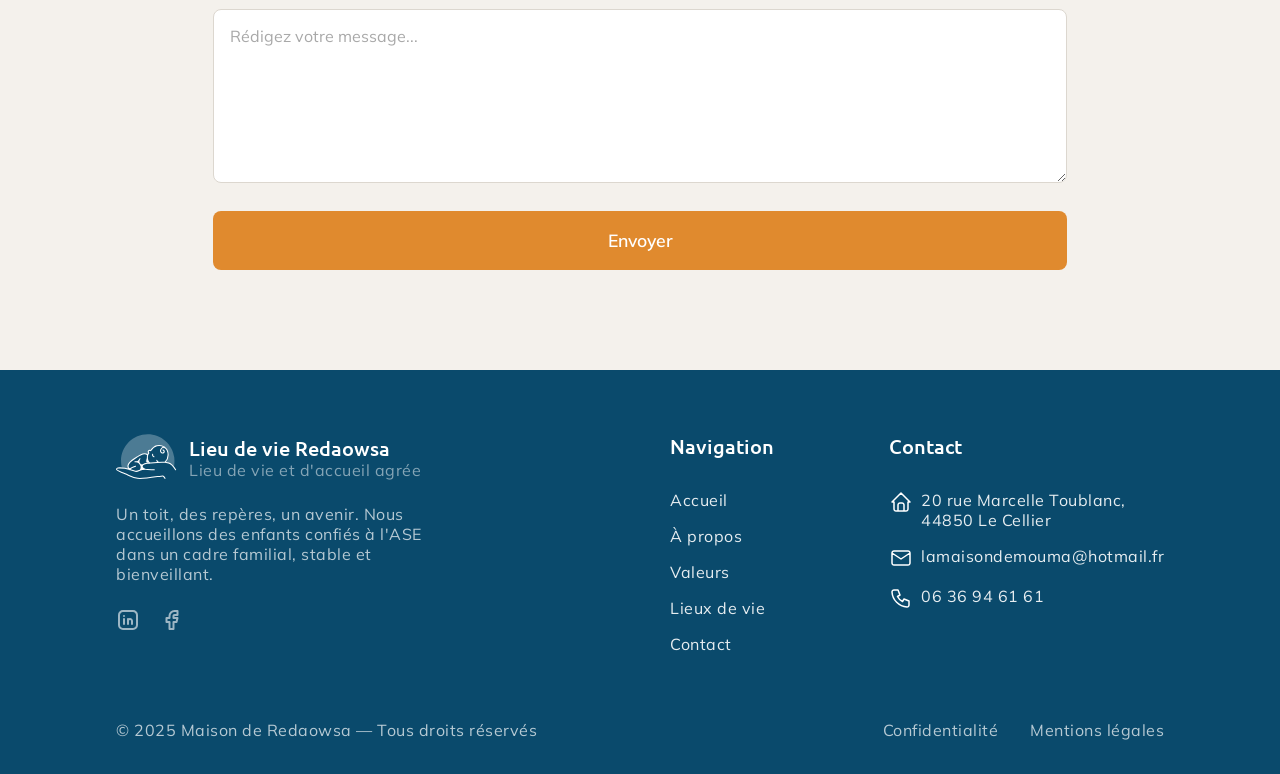
==== commit 20e4d134: "Mise à jour du projet" ====
--- a/index.html
+++ b/index.html
@@ -35,14 +35,14 @@
         <div class="hero__content">
           <p class="eyebrow eyebrow--bold">Lieu de vie et d'accueil</p>
           <h1 class="hero__title">
-            Un foyer pour <span class="text-orange">chaque enfant</span>
+            Un toit pour <span class="text-orange">chaque enfant</span>
           </h1>
           <p class="hero__text">
             La Maison de Redaowsa accueille les enfants que le système ne peut plus protéger, en leur offrant stabilité, bienveillance et avenir.
           </p>
           <div class="hero__actions">
-            <a href="#apropos" class="btn btn--hero">En savoir plus</a>
-            <a href="#contact" class="btn btn--hero">Nous soutenir</a>
+            <a href="about.html" class="btn btn--hero">En savoir plus</a>
+            <a href="contact.html" class="btn btn--hero">Nous soutenir</a>
           </div>
         </div>
         <div class="hero__visual">
@@ -54,7 +54,7 @@
     <!-- 2 maisons -->
     <section class="houses section" id="services">
       <div class="container">
-        <div class="section__intro">
+        <div class="houses__intro">
           <p class="eyebrow">Les maisons</p>
           <h2>2 maisons, une vision</h2>
           <p class="stats__text">
@@ -107,7 +107,7 @@
         </div>
 
         <div class="section__cta">
-          <a href="#" class="btn btn--primary">Découvrir</a>
+          <a href="maisons.html" class="btn btn--primary">Découvrir</a>
         </div>
       </div>
     </section>
@@ -154,7 +154,7 @@
         </div>
 
         <div class="section__cta">
-          <a href="#" class="btn btn--primary">En savoir plus</a>
+          <a href="valeurs.html" class="btn btn--primary">En savoir plus</a>
         </div>
       </div>
     </section>
@@ -210,33 +210,10 @@
       </div>
     </section>
 
-    <!-- Contexte & timeline 
-    <section class="timeline section" id="apropos">
-      <img class="timeline__paper" alt="" aria-hidden="true">
-      <div class="container timeline__inner">
-        <div class="timeline__header">
-          <p class="eyebrow">à Propos</p>
-          <div class="timeline__titles">
-            <h2>Contexte et objectif</h2>
-            <p>Un LVA fonctionne comme une grande famille, <strong>encadrée par des professionnels formés et des permanents de vie</strong> présents au quotidien.</p>
-          </div>
-          </div>
-  
-        <img class="timeline__doodle" src="images/doodle-sun.png" alt="" aria-hidden="true">
-        <div>
-          <img class="timeline__wave" src="images/path.png" alt="" aria-hidden="true">
-        </div>
-
-     
-
-        <div class="section__cta section__cta--left">
-          <a href="#" class="btn btn--primary">En savoir plus</a>
-        </div>
-      </div>
-    </section>
-    -->
-
-    <section class="timeline section" id="apropos">
+    
+<!--  
+    
+<section class="timeline section" id="apropos">
       <img class="timeline__paper" src="images/torn-paper.png" alt="" aria-hidden="true">
     
       <div class="container timeline__inner">
@@ -263,6 +240,67 @@
      
       </div>
     </section>
+    -->
+
+
+    <section class="timeline section" id="timeline">
+      <div class="container timeline__inner">
+    
+        <div class="timeline__header">
+          <p class="eyebrow">à Propos</p>
+          <div class="timeline__titles">
+            <h2>Contexte et objectif</h2>
+            <p>Un LVA fonctionne comme une grande famille,
+              <strong>encadrée par des professionnels formés et des permanents de vie</strong>
+              présents au quotidien.
+            </p>
+          </div>
+        </div>
+    
+        <ol class="timeline__steps">
+          <li class="timeline__step">
+            <div class="timeline__icon">
+              <img src="images/law.png" alt="">
+            </div>
+            <p class="timeline__label">Orientation par<br>l'ASE ou le juge</p>
+          </li>
+    
+          <li class="timeline__step">
+            <div class="timeline__icon">
+              <img src="images/evaluation.svg" alt="">
+            </div>
+            <p class="timeline__label">Accueil &<br>évaluation</p>
+          </li>
+    
+          <li class="timeline__step">
+            <div class="timeline__icon">
+              <img src="images/individual.svg" alt="">
+            </div>
+            <p class="timeline__label">Projet de vie<br>individualisé</p>
+          </li>
+    
+          <li class="timeline__step">
+            <div class="timeline__icon">
+              <img src="images/House.svg" alt="">
+            </div>
+            <p class="timeline__label">Vie quotidienne<br>encadrée</p>
+          </li>
+    
+          <li class="timeline__step">
+            <div class="timeline__icon">
+              <img src="images/autonomy.svg" alt="">
+            </div>
+            <p class="timeline__label">Préparation à<br>l'autonomie</p>
+          </li>
+        </ol>
+    
+        <div class="section__cta">
+          <a href="about.html#etapes" class="btn btn--primary">En savoir plus</a>
+        </div>
+    
+      </div>
+    </section>
+    
 
     <!-- Partenaires -->
     <section class="partners section" id="partenaires">
@@ -287,7 +325,7 @@
         </div>
 
         <div class="section__cta">
-          <a href="#" class="btn btn--primary">Découvrir foyers</a>
+          <a href="maisons.html" class="btn btn--primary">Découvrir lieux de vie</a>
         </div>
       </div>
     </section>
@@ -312,149 +350,18 @@
       </div>
     </section>
 
-    <!-- Contact 
-    <section class="contact section" id="contact">
-      <img class="contact__paper" src="images/torn-paper.png" alt="" aria-hidden="true">
-      <div class="container contact__inner">
-        <div class="contact__illustration">
-          <img src="images/logo-contact.png" alt="Illustration mains et enfant">
-        </div>
-        <div class="contact__form-wrap">
-          <h2>Contact</h2>
-          <p class="contact__subtitle">Lorem ipsum dolor sit amet consectetur.</p>
-          <form class="contact__form" action="#" method="post">
-            <label class="field">
-              <span>Prénom et Nom</span>
-              <input type="text" name="name" placeholder="Votre nom">
-            </label>
-            <label class="field">
-              <span>Adresse email</span>
-              <input type="email" name="email" placeholder="votre@email.fr">
-            </label>
-            <label class="field">
-              <span>Message</span>
-              <textarea name="message" rows="4" placeholder="Votre message"></textarea>
-            </label>
-            <button type="submit" class="btn btn--orange btn--full">Envoyer</button>
-          </form>
-        </div>
-      </div>
-    </section>
-
-    -->
-
-    <section class="contact section" id="contact">
-      <img class="contact__paper" src="images/contact-bg.png" alt="" aria-hidden="true">
-      <div class="container contact__inner">
-    
-        <div class="contact__illustration">
-          <img src="images/logo-contact.png" alt="Logo La Maison de Mouma">
-          <address class="contact__address">
-            <div class="contact__info">
-              <i class="ti ti-map-pin" aria-hidden="true"></i>
-              <span>20 rue Marcelle Toublanc,<br>44850 Le Cellier</span>
-            </div>
-            <div class="contact__info">
-              <i class="ti ti-mail" aria-hidden="true"></i>
-              <a href="mailto:lamaisondemouma@hotmail.fr">lamaisondemouma@hotmail.fr</a>
-            </div>
-            <div class="contact__info">
-              <i class="ti ti-phone" aria-hidden="true"></i>
-              <a href="tel:+33636946161">06 36 94 61 61</a>
-            </div>
-          </address>
-          </div>
-  
-        <div class="contact__form-wrap">
-          <h2>Contact</h2>
-          <form class="contact__form" action="#" method="post">
-            <div class="field-row">
-              <label class="field">
-                <span>Prénom</span>
-                <input type="text" name="firstname" placeholder="Jean">
-              </label>
-              <label class="field">
-                <span>Nom</span>
-                <input type="text" name="lastname" placeholder="Paul">
-              </label>
-            </div>
-            <label class="field">
-              <span>Adresse email</span>
-              <input type="email" name="email" placeholder="exemple@mail.fr">
-            </label>
-            <label class="field">
-              <span>Message</span>
-              <textarea name="message" rows="5" placeholder="Rédigez votre message..."></textarea>
-            </label>
-            <button type="submit" class="btn btn--orange btn--full">Envoyer</button>
-          </form>
-        </div>
-  
-      </div>
-    </section>
-    
+   
+
+   
+  <app-contact></app-contact>   
     
 
   </main>
-  <footer class="footer">
-    <div class="container footer__inner">
-      <div class="footer__brand">
-        <div class="footer__logo-row">
-          <img src="images/logo-footer.svg" alt="" width="61" height="46">
-          <div>
-            <p class="footer__name">Lieu de vie Redaowsa</p>
-            <p class="footer__tagline">Lieu de vie et d'accueil agrée</p>
-          </div>
-        </div>
-        <p class="footer__desc">Un toit, des repères, un avenir. Nous accueillons des enfants confiés à l'ASE dans un cadre familial, stable et bienveillant.</p>
-        <div class="footer__social">
-          <a href="#" aria-label="LinkedIn"><img src="images/icon-linkedin.svg" alt="" width="24" height="24"></a>
-          <a href="#" aria-label="Facebook"><img src="images/icon-facebook.svg" alt="" width="24" height="24"></a>
-        </div>
-      </div>
-
-      <div class="footer__links">
-        <div class="footer__col">
-          <h3>Navigation</h3>
-          <ul>
-            <li><a href="#accueil">Accueil</a></li>
-            <li><a href="#apropos">À propos</a></li>
-            <li><a href="#services">Valeurs</a></li>
-            <li><a href="#services">Lieux de vie</a></li>
-            <li><a href="#contact">Contact</a></li>
-          </ul>
-        </div>
-        <div class="footer__col footer__col--contact">
-          <h3>Contact</h3>
-          <ul>
-            <li>
-              <img src="images/tabler-icon-home.svg" alt="" width="24" height="24">
-              <span>20 rue Marcelle Toublanc,<br>44850 Le Cellier</span>
-            </li>
-            <li>
-              <img src="images/tabler-icon-mail.svg" alt="" width="24" height="24">
-              <a href="mailto:lamaisondemouma@hotmail.fr">lamaisondemouma@hotmail.fr</a>
-            </li>
-            <li>
-              <img src="images/tabler-icon-phone.svg" alt="" width="24" height="24">
-              <a href="tel:+33636946161">06 36 94 61 61</a>
-            </li>
-          </ul>
-        </div>
-      </div>
-    </div>
-  
-    <img class="footer__line" src="images/footer-line.png" alt="" aria-hidden="true">
-
-    <div class="container footer__bottom">
-      <p>© 2025 Maison de Redaowsa — Tous droits réservés</p>
-      <div class="footer__legal">
-        <a href="#">Confidentialité</a>
-        <a href="#">Mentions légales</a>
-      </div>
-    </div>
-  </footer>
+
+
+  <app-footer></app-footer>
 
   <script src="script.js"></script>
+
 </body>
 </html>
--- a/style.css
+++ b/style.css
@@ -130,7 +130,11 @@
 }
 
 .section {
-  padding-block: 80px;
+  padding-block: 120px;
+  min-height: 100vh;
+  display: flex;
+  flex-direction: column;
+  justify-content: center;
 }
 
 .section__intro {
@@ -150,7 +154,7 @@
 .section__cta {
   display: flex;
   justify-content: center;
-  margin-top: 48px;
+  margin-top: 24px;
 }
 
 .section__cta--left {
@@ -322,7 +326,19 @@
 /* Houses */
 .houses {
   background: var(--color-bg-lavender);
-}
+  min-height: 100vh;
+  display: flex;
+  flex-direction: column;
+  justify-content: center;
+  padding-block: 100px;
+}
+
+.houses__intro {
+  max-width: 1060px;
+  margin-inline: auto;
+  margin-bottom: 32px;
+}
+
 
 .houses__list {
   display: flex;
@@ -343,8 +359,7 @@
 
 .house-card__image img {
   width: 100%;
-  height: 344px;
-  object-fit: cover;
+  height: 100%;
   border-radius: var(--radius-md);
 }
 
@@ -506,6 +521,8 @@
 /* Places & values */
 .places {
   background: var(--color-white);
+  min-height: 100vh;
+  padding-block: 100px;
 }
 
 .places__block {
@@ -637,31 +654,8 @@
   letter-spacing: 0.5px;
 }
 
-/* Timeline 
-
-.timeline {
-  position: relative;
-  background-image: url("images/torn-paper.png");
-  background-repeat: no-repeat;
-  background-position: center top;
-  background-size: contain;
-}
-
-.timeline__paper {
-  background-repeat: no-repeat;
-  background-position: center top;
-  background-size: contain;
-  min-height: 420px; 
-}
-
-.timeline__inner {
-  position: relative;
-  z-index: 1;
-}
-
-*/
-
-
+
+/*
 .timeline {
   position: relative;
   min-height: 100vh;
@@ -683,7 +677,7 @@
   position: relative;
   z-index: 1;
   min-height: 100vh;
-  justify-content: center; /* horizontal center */
+  justify-content: center; 
   align-items: center;   
   flex-direction: column;
 
@@ -717,6 +711,142 @@
   top: 0;
   right: 0;
   pointer-events: none;
+}
+
+*/
+
+
+
+/* ── Timeline ── */
+.timeline {
+background-color: white;
+  display: flex;
+  flex-direction: column;
+  justify-content: center;
+}
+
+.timeline__inner {
+  background: var(--color-bg-lavender);
+  display: flex;
+  flex-direction: column;
+  align-items: center;
+  gap: 64px;
+  padding: 40px;
+  border-radius: 10px;
+}
+
+.timeline__header {
+  width: 100%;
+}
+
+.timeline__titles {
+  display: grid;
+  grid-template-columns: 326px 1fr;
+  gap: 56px;
+  align-items: start;
+  margin-top: 8px;
+}
+
+.timeline__titles p {
+  font-size: 16px;
+  line-height: 24px;
+  letter-spacing: 0.5px;
+  color: #635E5E;
+}
+
+/* Steps row */
+.timeline__steps {
+  list-style: none;
+  margin-top: 24px;
+  padding: 0;
+  width: 100%;
+  display: flex;
+  justify-content: space-between;
+  align-items: flex-start;
+  position: relative;
+
+}
+
+/* Connecting line */
+.timeline__steps::before {
+  content: '';
+  position: absolute;
+  top: 32px; /* centre de l'icône */
+  left: 32px;
+  right: 32px;
+  height: 2px;
+  background: rgba(10, 74, 108, 0.15);
+  z-index: 0;
+}
+
+.timeline__step {
+  display: flex;
+  flex-direction: column;
+  align-items: center;
+  gap: 16px;
+  flex: 1;
+  position: relative;
+  z-index: 1;
+}
+
+.timeline__icon {
+  width: 64px;
+  height: 64px;
+  border-radius: 50%;
+  background: var(--color-primary);
+  display: flex;
+  align-items: center;
+  justify-content: center;
+}
+
+.timeline__icon img {
+  width: 28px;
+  height: 28px;
+  filter: brightness(0) invert(1);
+}
+
+.timeline__label {
+  text-align: center;
+  font-size: 15px;
+  line-height: 1.4;
+  color: #635E5E;
+  max-width: 140px;
+  margin: 0;
+}
+
+/* Responsive */
+@media (max-width: 900px) {
+  .timeline__titles {
+    grid-template-columns: 1fr;
+    gap: 16px;
+  }
+
+  .timeline__steps {
+    flex-direction: column;
+    align-items: flex-start;
+    gap: 32px;
+  }
+
+  .timeline__steps::before {
+    top: 0;
+    bottom: 0;
+    left: 32px;
+    right: auto;
+    width: 2px;
+    height: auto;
+  }
+
+  .timeline__step {
+    flex-direction: row;
+    align-items: center;
+    gap: 20px;
+    width: 100%;
+  }
+
+  .timeline__label {
+    text-align: left;
+    max-width: none;
+  }
 }
 
 /* Partners */
@@ -910,6 +1040,7 @@
 /* ── Contact section ── */
 .contact {
   position: relative;
+
 }
 
 .contact__paper {
@@ -2101,6 +2232,7 @@
 
 .maisons {
   padding: 120px 0;
+  min-height: 100vh;
 }
 
 .maisons__inner {
@@ -2366,4 +2498,245 @@
     grid-template-columns: 1fr;
   }
 
+}
+
+.partenaires__media {
+  background-image: url('images/partenaires.png');
+  background-repeat: no-repeat;
+  background-position: center;
+  background-size: cover;
+  min-height: 300px;
+  }
+
+
+/* ── Objectifs ── */
+.objectifs {
+  min-height: 100vh;
+  display: flex;
+  flex-direction: column;
+  justify-content: center;
+  background: var(--color-white);
+}
+
+.objectifs__inner {
+  display: flex;
+  flex-direction: column;
+  align-items: center;
+  gap: 32px;
+}
+
+.objectifs__header {
+  display: flex;
+  flex-direction: column;
+  gap: 8px;
+  margin-bottom: 48px;
+}
+
+.objectifs__list {
+  list-style: none;
+  margin: 0;
+  padding: 0;
+  display: flex;
+  flex-direction: column;
+  gap: 0;
+  position: relative;
+  /* PAS de width: fit-content ici */
+}
+
+.objectifs__list::before {
+  content: '';
+  position: absolute;
+  left: 28px;
+  top: 28px;
+  bottom: 28px;
+  width: 2px;
+  background: rgba(10, 74, 108, 0.15);
+}
+
+.objectif {
+  display: flex;
+  align-items: flex-start;
+  gap: 24px;
+  padding: 16px 0;
+  position: relative;
+}
+
+.objectif__icon {
+  flex: 0 0 56px;
+  width: 56px;
+  height: 56px;
+  border-radius: 50%;
+  background: #0A4A6C;
+  color: white;
+  display: flex;
+  align-items: center;
+  justify-content: center;
+  font-size: 24px;
+  position: relative;
+  z-index: 1;
+}
+
+.objectif__content {
+  display: flex;
+  flex-direction: column;
+  gap: 8px;
+  padding-top: 12px;
+}
+
+.objectif__name {
+  color: #0A4A6C;
+  font-size: 20px;
+  font-weight: 500;
+  line-height: 1.4;
+  margin: 0;
+}
+
+.objectif__desc {
+  color: #635E5E;
+  font-size: 16px;
+  line-height: 1.6;
+  margin: 0;
+  max-width: 680px;
+}
+
+/* Responsive */
+@media (max-width: 768px) {
+  .objectifs__list::before {
+    left: 24px;
+  }
+
+  .objectif__icon {
+    flex: 0 0 48px;
+    width: 48px;
+    height: 48px;
+    font-size: 20px;
+  }
+}
+
+.contact {
+  background-color: #f4f1ec;
+  padding: 100px 20px;
+  min-height: 100vh;
+  display: flex;
+  align-items: center;
+}
+
+.contact__container {
+  max-width: 1100px;
+  margin: 0 auto;
+  display: flex;
+  gap: 60px;
+  flex-wrap: wrap;
+}
+
+/* Colonne infos */
+.contact__infos {
+  flex: 1 1 300px;
+}
+
+.contact__illustration img {
+  max-width: 300px;
+  margin-bottom: 30px;
+}
+
+.contact__coordonnees p {
+  color: #2c4a63; /* bleu marine */
+  font-size: 1.1rem;
+  margin-bottom: 20px;
+}
+
+.contact__coordonnees a {
+  color: #2c4a63;
+  text-decoration: none;
+}
+
+.contact__coordonnees a:hover {
+  text-decoration: underline;
+}
+
+/* Colonne formulaire */
+.contact__form-wrapper {
+  flex: 1 1 500px;
+}
+
+.contact__title {
+  color: #2c4a63;
+  font-size: 2.2rem;
+  font-weight: 800;
+  margin-bottom: 30px;
+}
+
+.contact__row {
+  display: flex;
+  gap: 20px;
+}
+
+.contact__field {
+  flex: 1;
+  margin-bottom: 20px;
+  display: flex;
+  flex-direction: column;
+}
+
+.contact__field label {
+  color: #2c4a63;
+  font-weight: 600;
+  margin-bottom: 8px;
+}
+
+.contact__field input,
+.contact__field textarea {
+  border: 1px solid #dcd7cf;
+  border-radius: 8px;
+  padding: 14px 16px;
+  font-size: 1rem;
+  font-family: inherit;
+  background-color: #fff;
+  color: #333;
+}
+
+.contact__field input::placeholder,
+.contact__field textarea::placeholder {
+  color: #a8a8a8;
+}
+
+.contact__field input:focus,
+.contact__field textarea:focus {
+  outline: none;
+  border-color: #e08a2e; /* orange au focus */
+}
+
+.contact__field textarea {
+  resize: vertical;
+  min-height: 140px;
+}
+
+.contact__submit {
+  width: 100%;
+  background-color: #e08a2e; /* orange */
+  color: #fff;
+  border: none;
+  border-radius: 8px;
+  padding: 16px;
+  font-size: 1.1rem;
+  font-weight: 600;
+  cursor: pointer;
+  transition: background-color 0.2s ease;
+}
+
+.contact__submit:hover {
+  background-color: #c9761f;
+}
+
+/* Responsive */
+@media (max-width: 768px) {
+  .contact__row {
+    flex-direction: column;
+    gap: 0;
+  }
+}
+
+.section__intro {
+  gap: 40px;           /* était 32px */
+  margin-bottom: 80px; /* était 64px */
 }
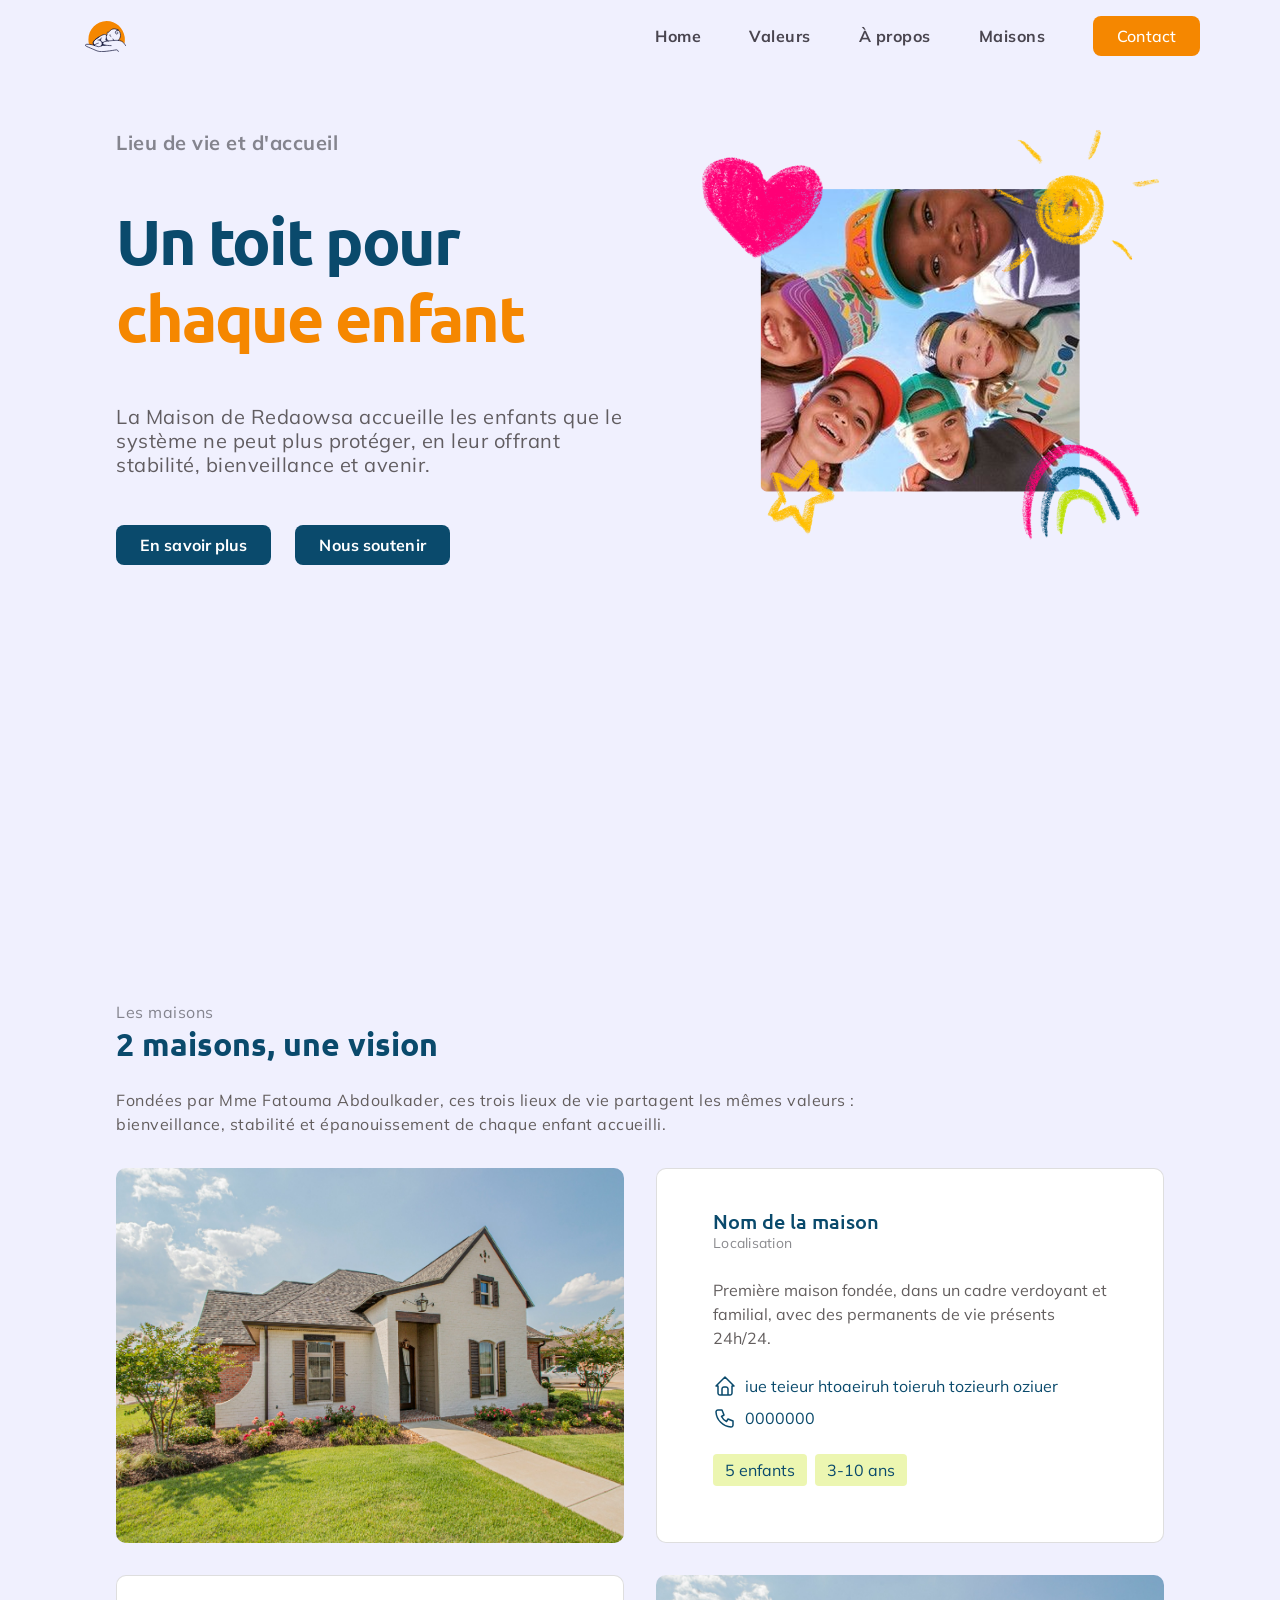
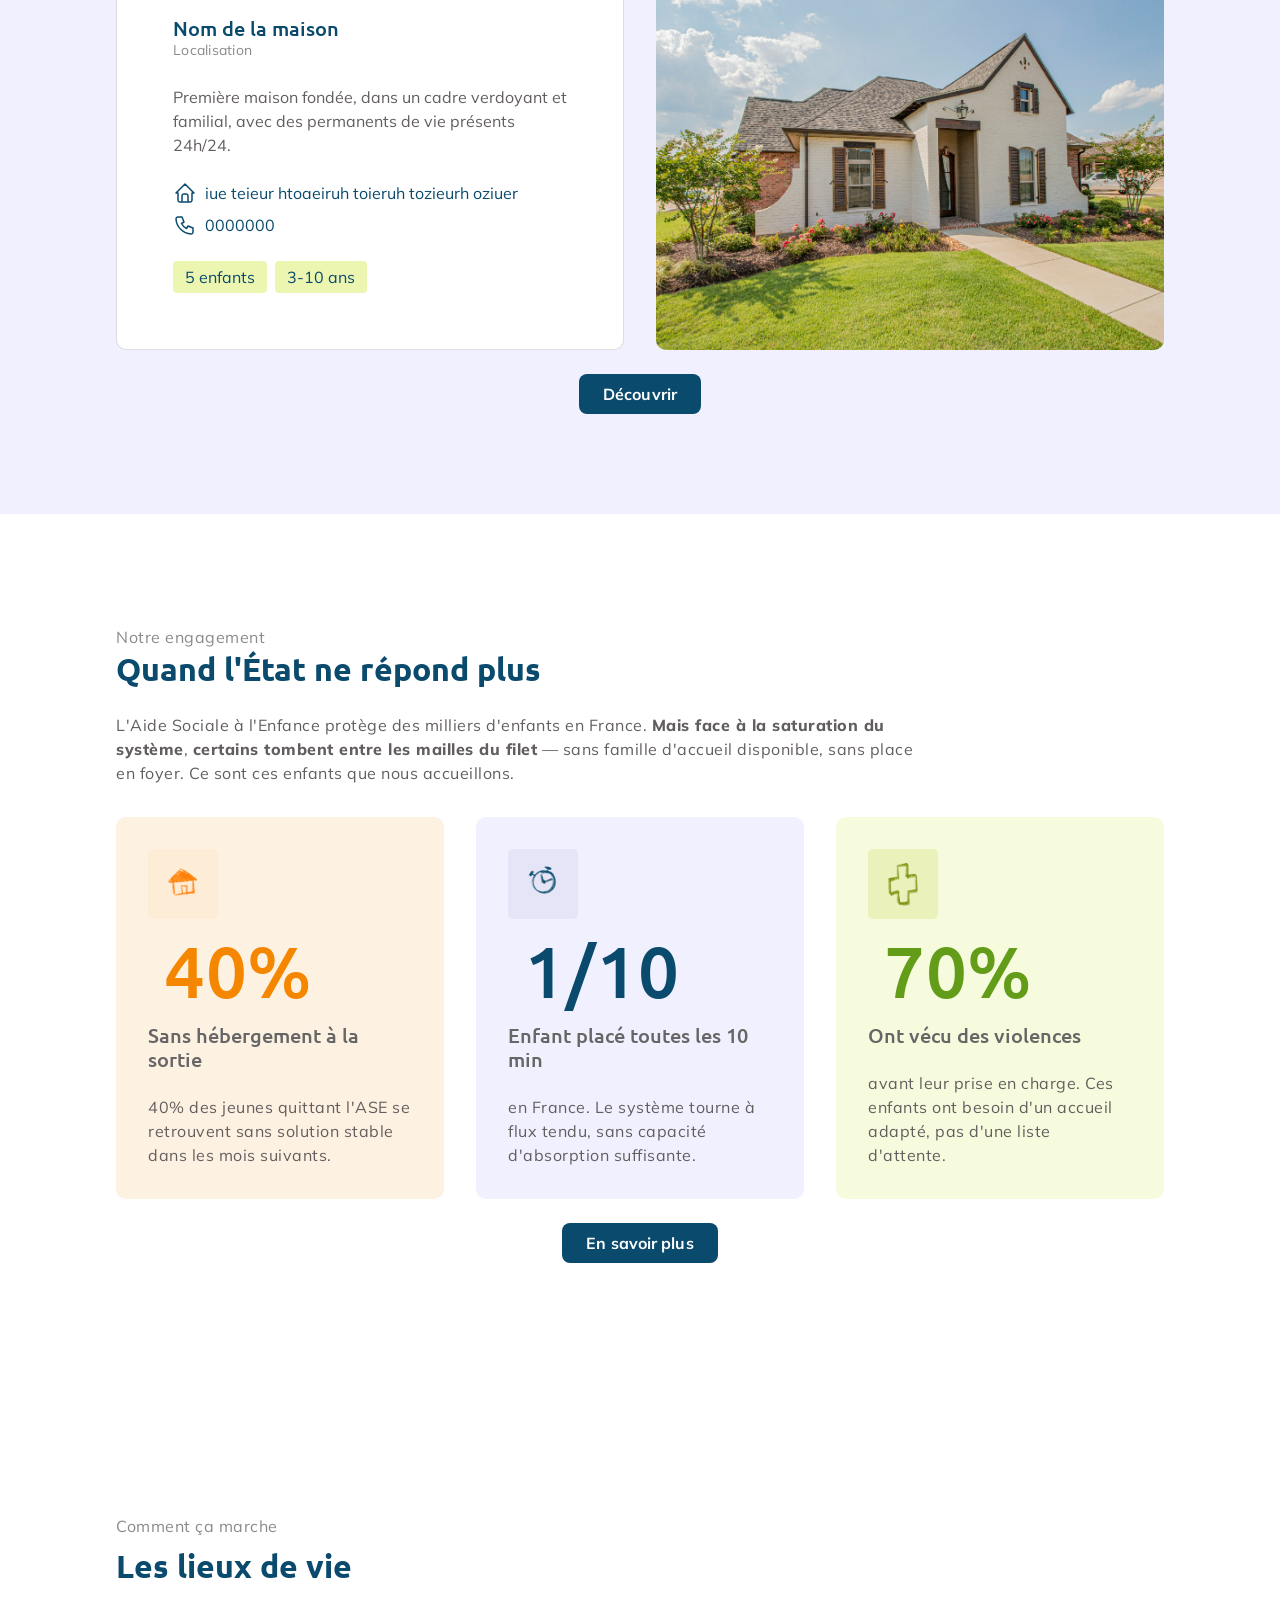
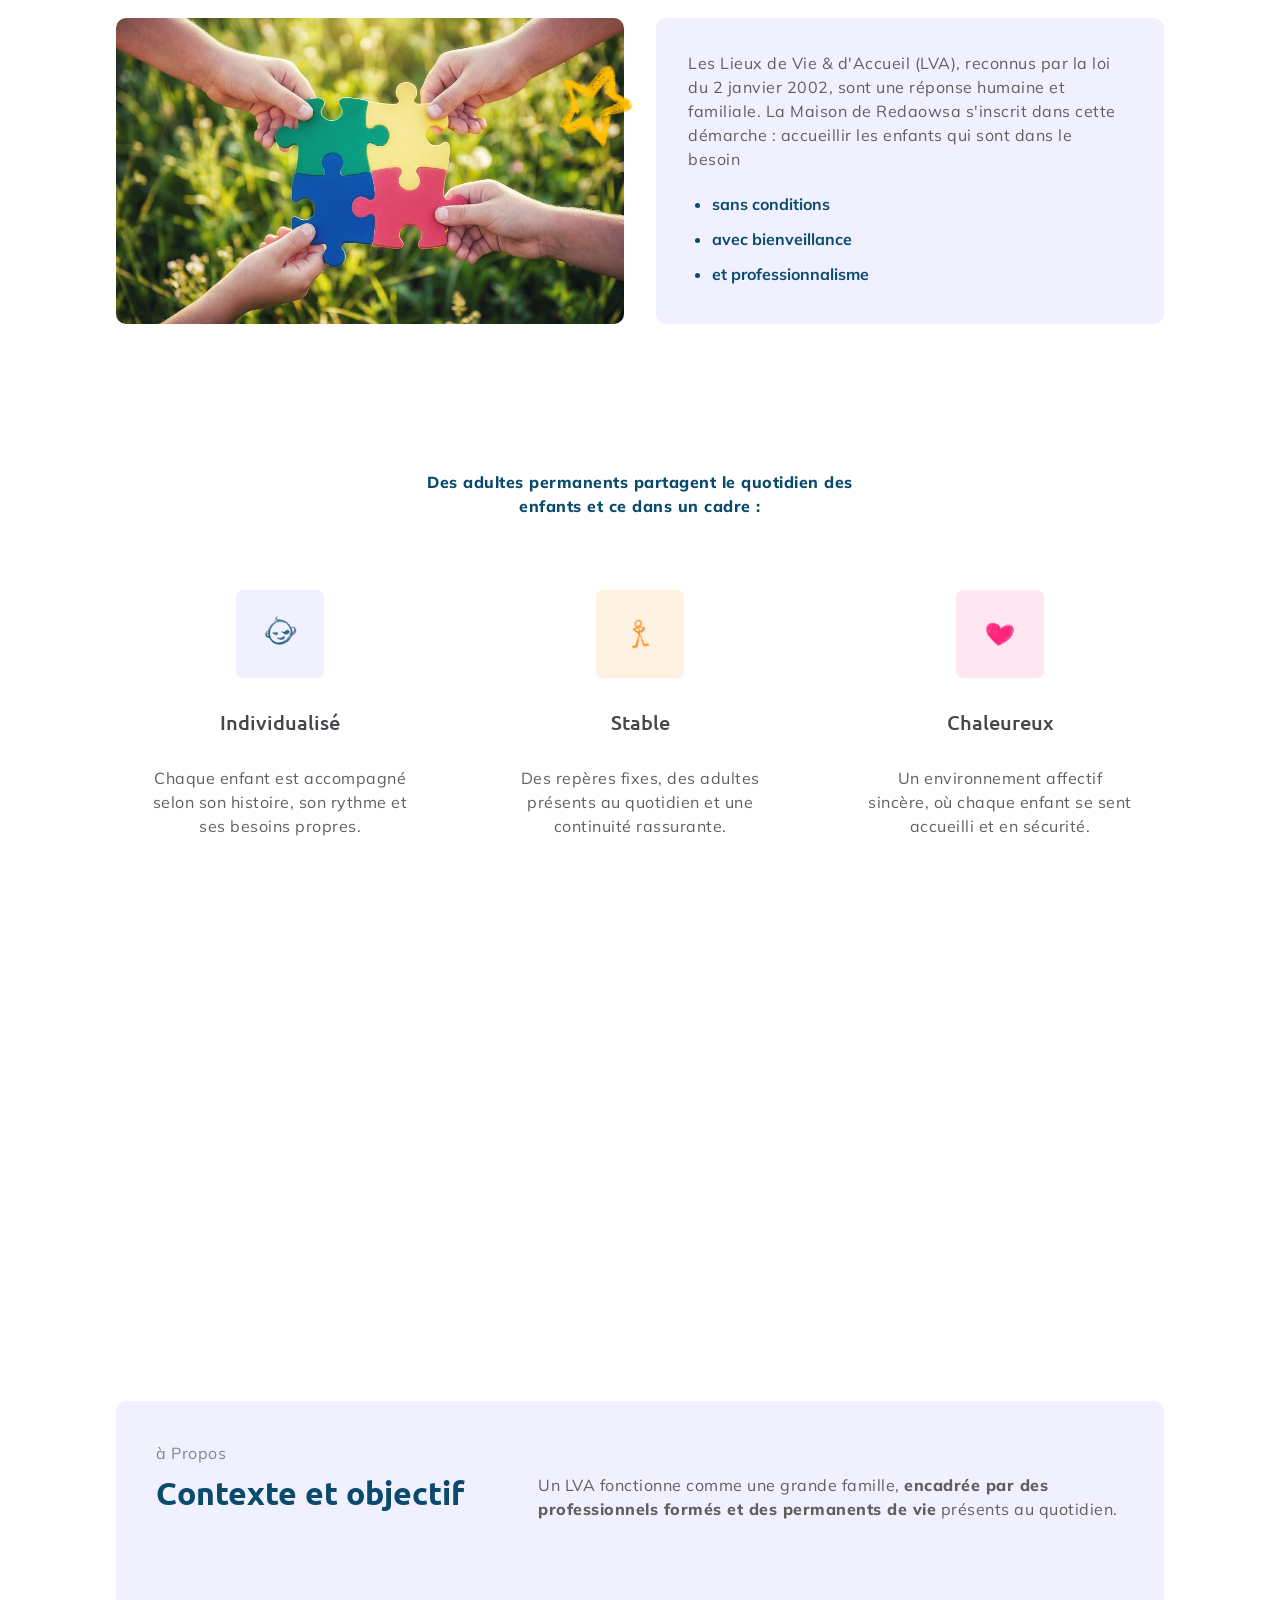
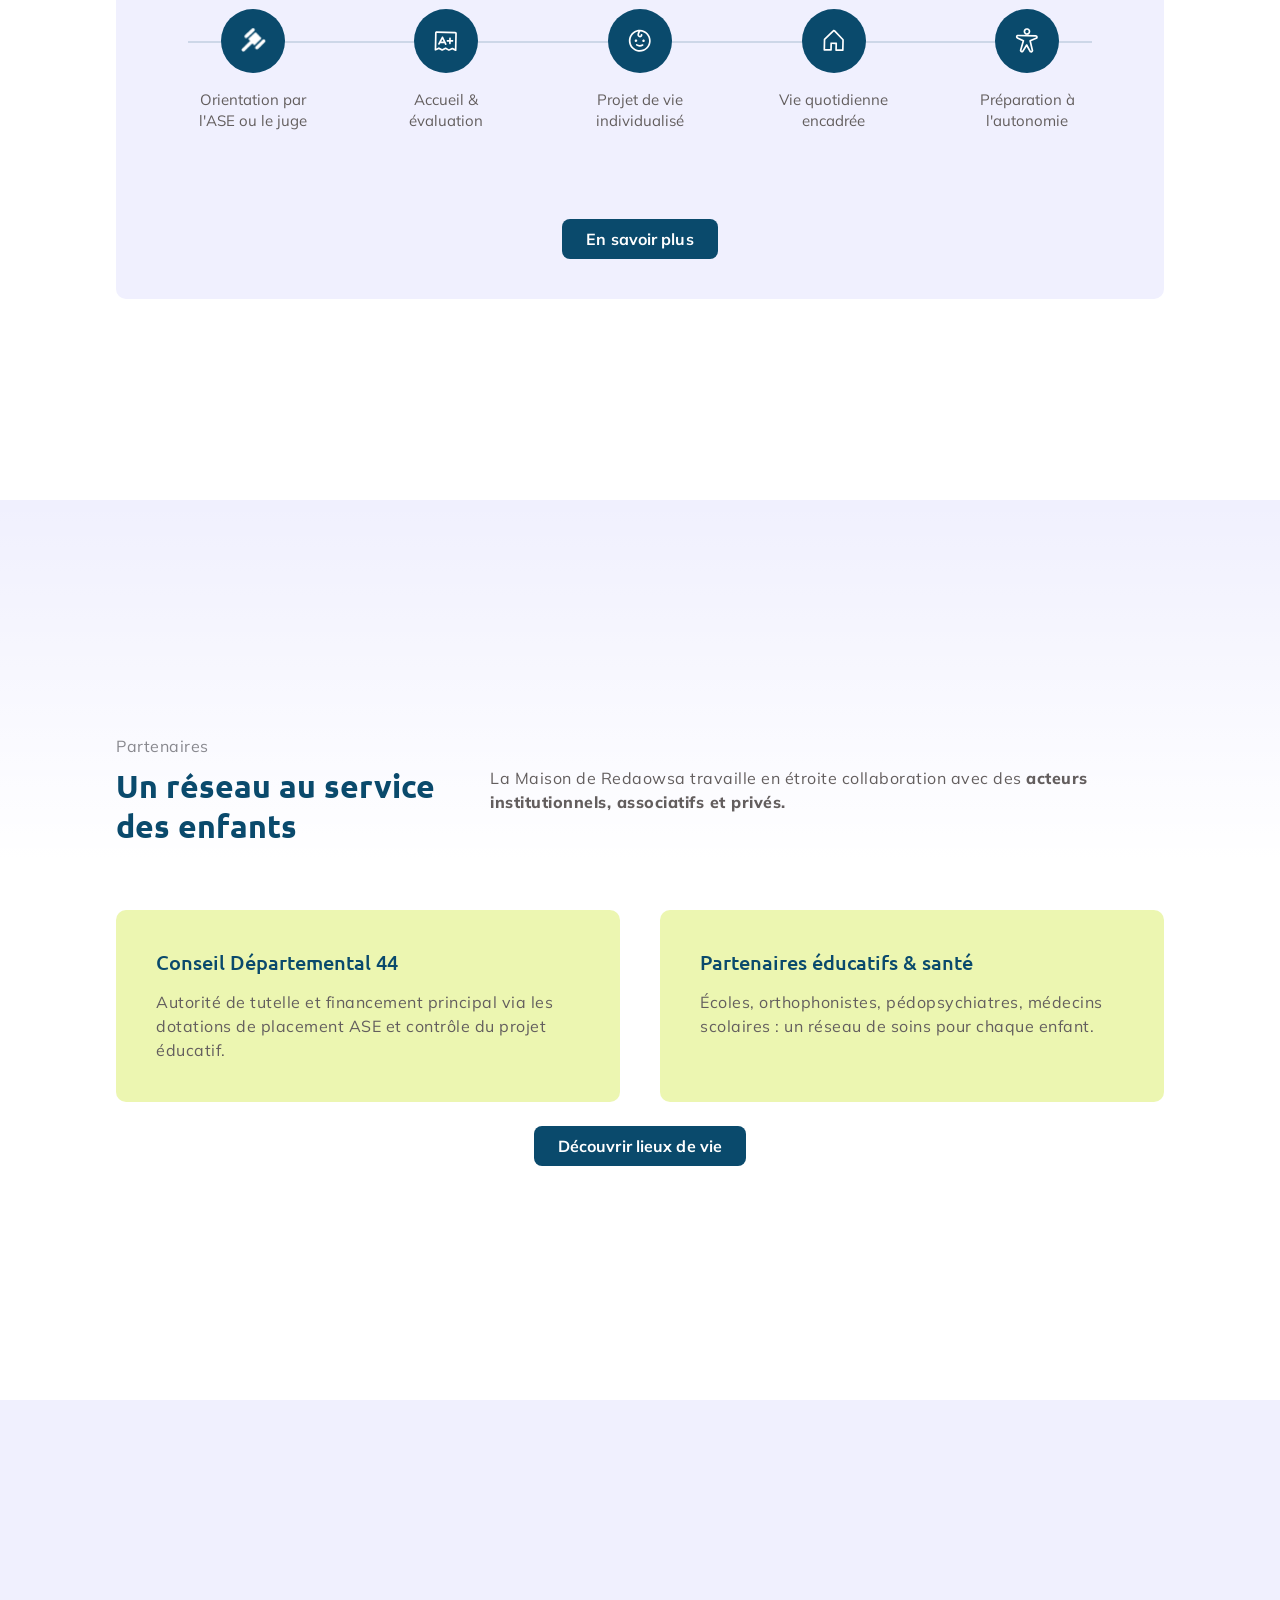
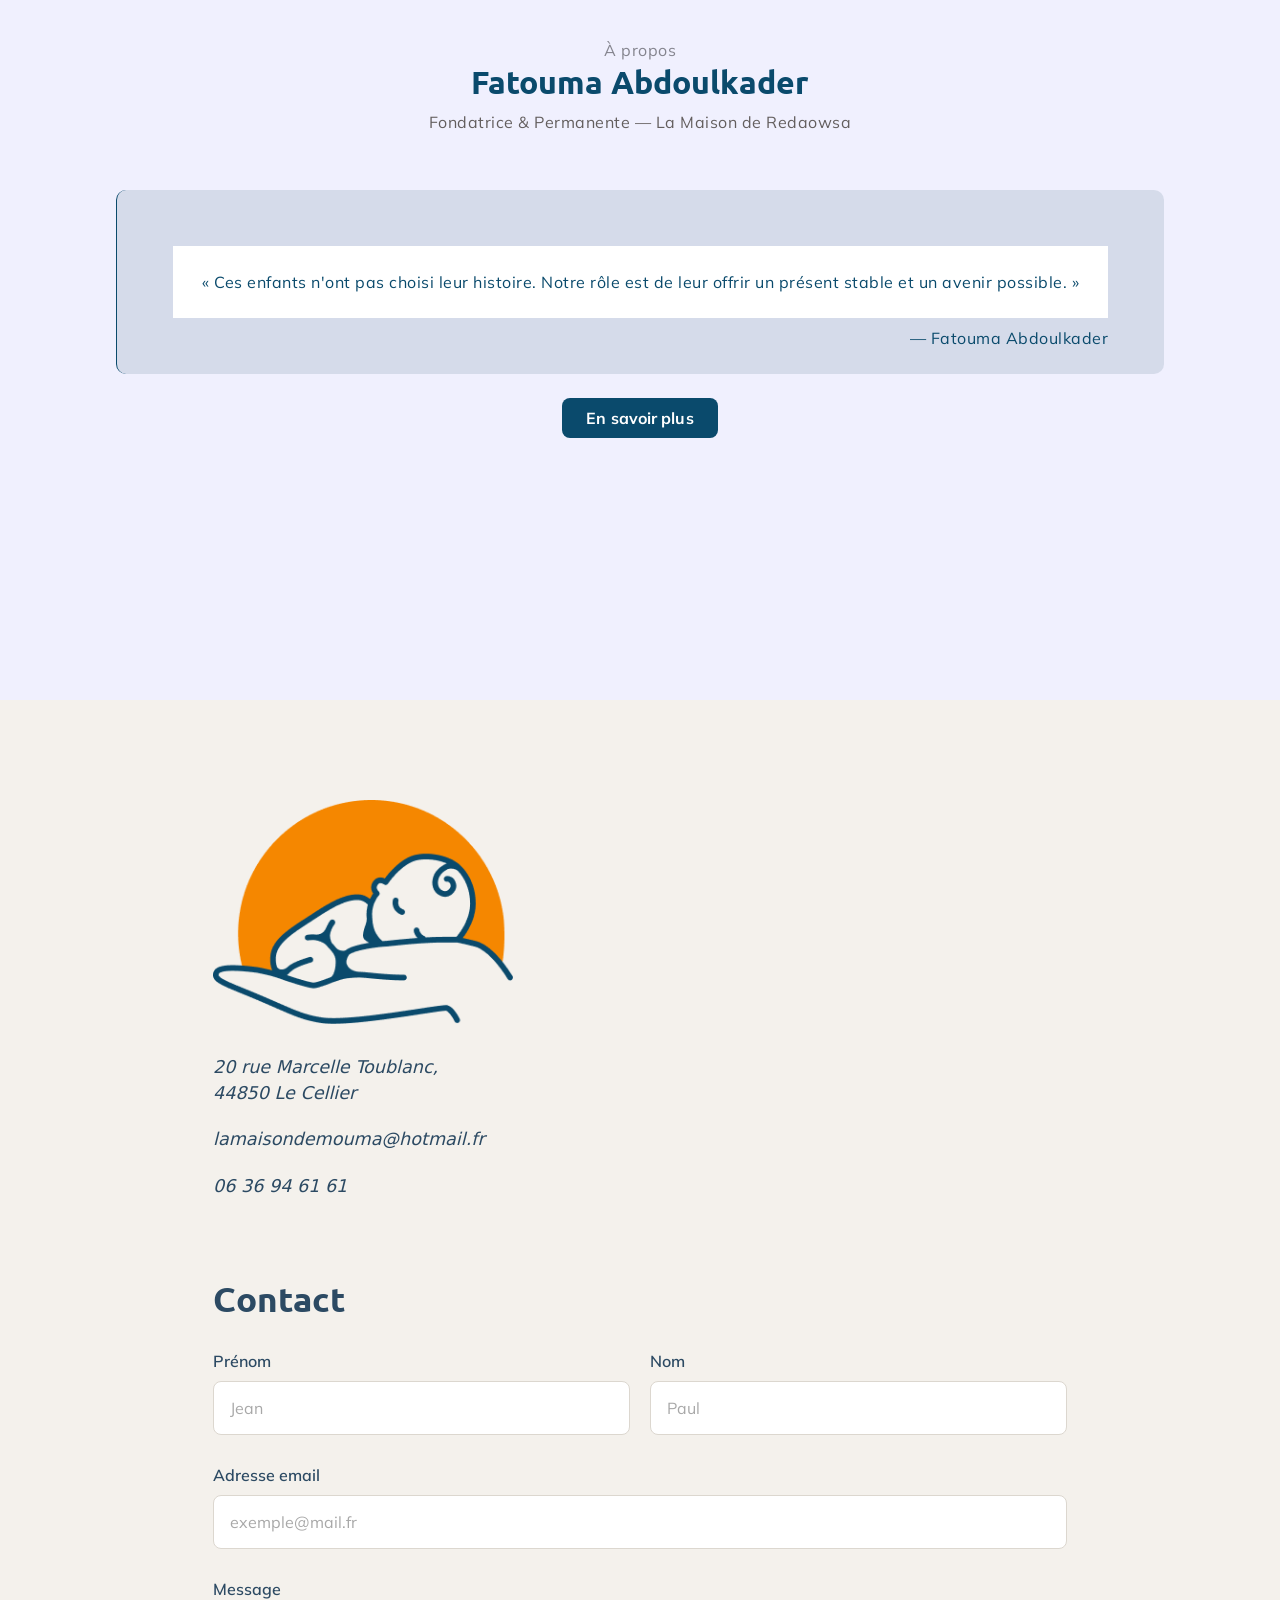
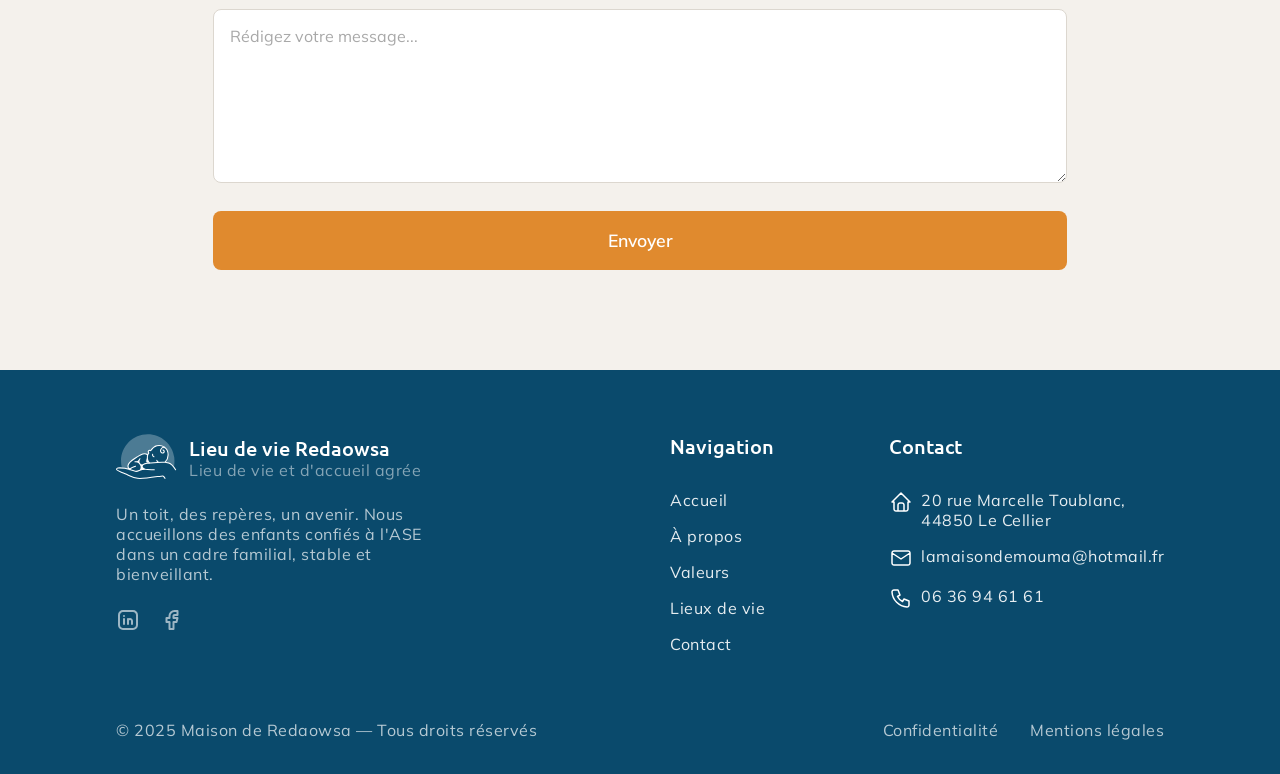
==== commit 792998fc: "Update styles for hero section and refine text in index.html" ====
--- a/index.html
+++ b/index.html
@@ -196,13 +196,13 @@
                 <img src="images/icon-stable.png" alt="">
               </div>
               <h3>Stable</h3>
-              <p>Des repères fixes, des adultes présents au quotidien, une continuité rassurante.</p>
+              <p>Des repères fixes, des adultes présents au quotidien et une continuité rassurante.</p>
             </article>
             <article class="value-card">
               <div class="value-card__icon value-card__icon--pink">
                 <img src="images/icon-chaleureux.png" alt="">
               </div>
-              <h3>Chaleureux</h3>
+              <h3>Chaleureux</h3> 
               <p>Un environnement affectif sincère, où chaque enfant se sent accueilli et en sécurité.</p>
             </article>
           </div>
--- a/style.css
+++ b/style.css
@@ -260,8 +260,13 @@
   overflow: hidden;
   padding-top: 88px;
   padding-bottom: 120px;
-  background: var(--color-white);
   min-height: 100vh;
+
+  background-color: #F0F0FE;
+  background-image: url("images/background-image.png");
+  background-repeat: no-repeat;
+  background-position: center bottom;
+  background-size: cover;
 }
 
 .hero__inner {
@@ -316,11 +321,7 @@
 }
 
 .hero {
-  background-color: #F0F0FE;
-  background-image: url("images/background-image.png");
-  background-repeat: no-repeat;
-  background-position: center bottom;
-  background-size: cover;
+
 }
 
 /* Houses */
